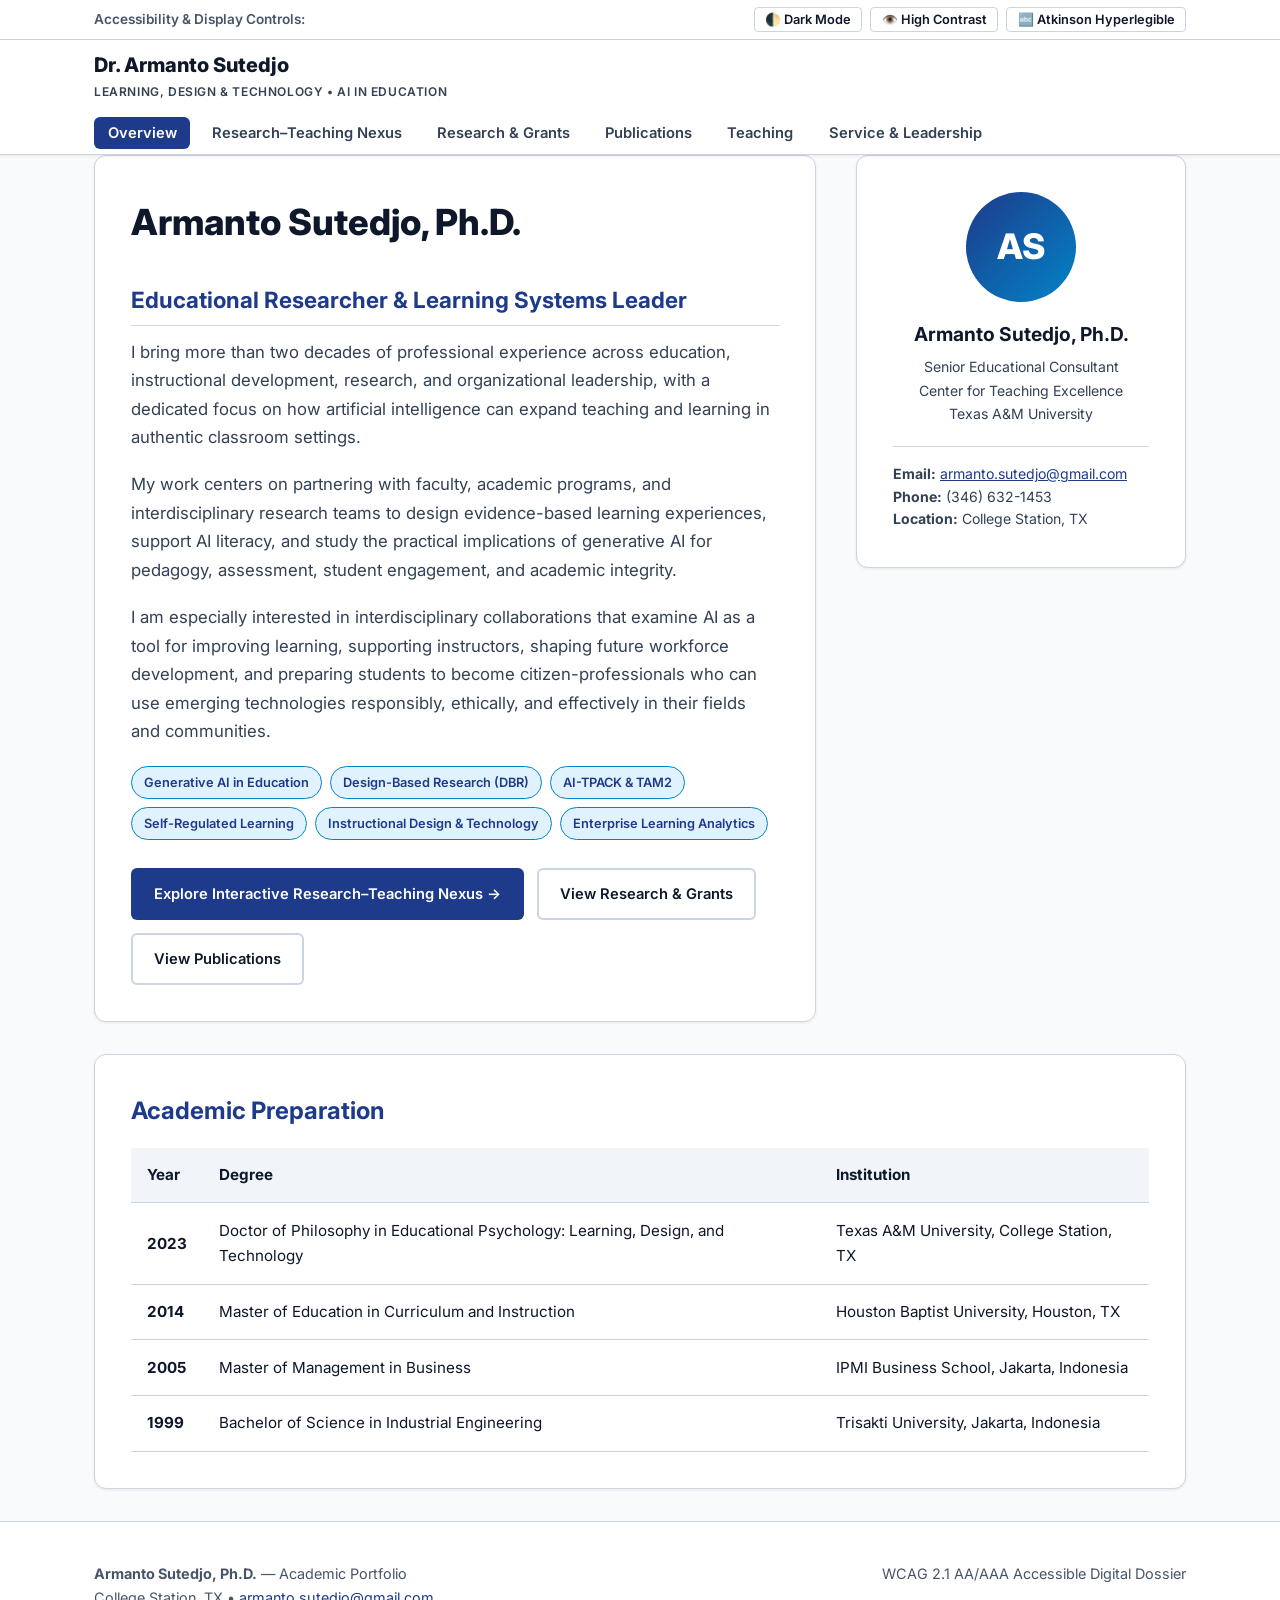
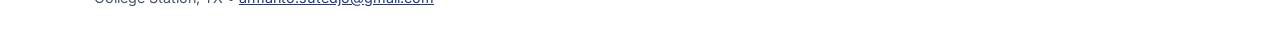
==== index.html @ 1a2ce04a "Add files via upload" ====
<!DOCTYPE html>
<html lang="en">
<head>
  <meta charset="UTF-8">
  <meta name="viewport" content="width=device-width, initial-scale=1.0">
  <meta name="description" content="Overview — Academic Portfolio of Dr. Armanto Sutedjo">
  <title>Overview | Dr. Armanto Sutedjo</title>
  <link rel="preconnect" href="https://fonts.googleapis.com">
  <link rel="preconnect" href="https://fonts.gstatic.com" crossorigin>
  <link href="https://fonts.googleapis.com/css2?family=Atkinson+Hyperlegible:ital,wght@0,400;0,700;1,400&family=Inter:wght@400;500;600;700;800&family=Fira+Code:wght@500&display=swap" rel="stylesheet">
  <link rel="stylesheet" href="css/styles.css">
</head>
<body>
  <a href="#main-content" class="skip-link">Skip to main content</a>
  <div id="sr-announcer" class="sr-only" aria-live="polite" aria-atomic="true"></div>

  <aside class="a11y-bar" aria-label="Accessibility preferences">
    <div class="container a11y-container">
      <span style="font-weight:600; color:var(--text-light);">Accessibility &amp; Display Controls:</span>
      <div class="a11y-controls">
        <button type="button" class="a11y-btn" id="toggle-theme" aria-pressed="false">🌓 Dark Mode</button>
        <button type="button" class="a11y-btn" id="toggle-contrast" aria-pressed="false">👁️ High Contrast</button>
        <button type="button" class="a11y-btn" id="toggle-font" aria-pressed="false">🔤 Atkinson Hyperlegible</button>
      </div>
    </div>
  </aside>

  <header class="site-header" role="banner">
    <div class="container nav-container">
      <a href="index.html" class="brand-link">
        <span class="brand-name">Dr. Armanto Sutedjo</span>
        <span class="brand-title">Learning, Design &amp; Technology • AI in Education</span>
      </a>
      <nav aria-label="Primary portfolio navigation">
        <ul>
          <li><a href="index.html" aria-current="page">Overview</a></li>
          <li><a href="nexus.html">Research–Teaching Nexus</a></li>
          <li><a href="research.html">Research & Grants</a></li>
          <li><a href="publications.html">Publications</a></li>
          <li><a href="teaching.html">Teaching</a></li>
          <li><a href="service.html">Service & Leadership</a></li>
        </ul>
      </nav>
    </div>
  </header>

  <main id="main-content" class="container" role="main">
    <div class="hero-grid">
      <div class="card">
        <div class="markdown-body" data-markdown-src="content/overview.md">
          <h1>Armanto Sutedjo, Ph.D.</h1>
          <h2>Educational Researcher &amp; Learning Systems Leader</h2>
          <p>I bring more than two decades of professional experience across education, instructional development, research, and organizational leadership, with a dedicated focus on how artificial intelligence can expand teaching and learning in authentic classroom settings.</p>
          <p>My work centers on partnering with faculty, academic programs, and interdisciplinary research teams to design evidence-based learning experiences, support AI literacy, and study the practical implications of generative AI for pedagogy, assessment, student engagement, and academic integrity.</p>
          <p>I am especially interested in interdisciplinary collaborations that examine AI as a tool for improving learning, supporting instructors, shaping future workforce development, and preparing students to become citizen-professionals who can use emerging technologies responsibly, ethically, and effectively in their fields and communities.</p>
        </div>

        <div class="badge-list" aria-label="Core research domains">
          <span class="badge">Generative AI in Education</span>
          <span class="badge">Design-Based Research (DBR)</span>
          <span class="badge">AI-TPACK &amp; TAM2</span>
          <span class="badge">Self-Regulated Learning</span>
          <span class="badge">Instructional Design &amp; Technology</span>
          <span class="badge">Enterprise Learning Analytics</span>
        </div>

        <div style="display:flex; gap:0.85rem; flex-wrap:wrap; margin-top:1.75rem;">
          <a href="nexus.html" class="btn btn-primary">Explore Interactive Research–Teaching Nexus →</a>
          <a href="research.html" class="btn btn-secondary">View Research &amp; Grants</a>
          <a href="publications.html" class="btn btn-secondary">View Publications</a>
        </div>
      </div>

      <aside class="card" aria-label="Candidate Quick Facts">
        <div style="width:110px; height:110px; border-radius:50%; background:linear-gradient(135deg, #1e3a8a, #0284c7); color:#fff; display:flex; align-items:center; justify-content:center; font-size:2.2rem; font-weight:800; margin:0 auto 1rem;">AS</div>
        <h2 style="font-size:1.2rem; text-align:center; margin-bottom:0.25rem;">Armanto Sutedjo, Ph.D.</h2>
        <p style="font-size:0.88rem; color:var(--text-muted); text-align:center; margin-bottom:1.25rem;">Senior Educational Consultant<br>Center for Teaching Excellence<br>Texas A&amp;M University</p>
        <hr style="border:none; border-top:1px solid var(--border-color); margin:1rem 0;">
        <div style="font-size:0.88rem; color:var(--text-muted); line-height:1.6;">
          <p><strong>Email:</strong> <a href="mailto:armanto.sutedjo@gmail.com" style="color:var(--primary);">armanto.sutedjo@gmail.com</a></p>
          <p><strong>Phone:</strong> (346) 632-1453</p>
          <p><strong>Location:</strong> College Station, TX</p>
        </div>
      </aside>
    </div>

    <section class="card" aria-labelledby="edu-heading">
      <h2 id="edu-heading" style="font-size:1.5rem; color:var(--primary); margin-bottom:1rem;">Academic Preparation</h2>
      <div class="table-responsive">
        <table class="data-table" aria-label="Academic Degrees">
          <thead>
            <tr>
              <th scope="col">Year</th>
              <th scope="col">Degree</th>
              <th scope="col">Institution</th>
            </tr>
          </thead>
          <tbody id="education-list">
            <tr>
              <td><strong>2023</strong></td>
              <td>Doctor of Philosophy in Educational Psychology: Learning, Design, and Technology</td>
              <td>Texas A&amp;M University, College Station, TX</td>
            </tr>
            <tr>
              <td><strong>2014</strong></td>
              <td>Master of Education in Curriculum and Instruction</td>
              <td>Houston Baptist University, Houston, TX</td>
            </tr>
            <tr>
              <td><strong>2005</strong></td>
              <td>Master of Management in Business</td>
              <td>IPMI Business School, Jakarta, Indonesia</td>
            </tr>
            <tr>
              <td><strong>1999</strong></td>
              <td>Bachelor of Science in Industrial Engineering</td>
              <td>Trisakti University, Jakarta, Indonesia</td>
            </tr>
          </tbody>
        </table>
      </div>
    </section>
  </main>

  <footer role="contentinfo">
    <div class="container" style="display:flex; justify-content:space-between; flex-wrap:wrap; gap:1rem;">
      <div>
        <strong>Armanto Sutedjo, Ph.D.</strong> — Academic Portfolio<br>
        <span>College Station, TX • <a href="mailto:armanto.sutedjo@gmail.com" style="color:var(--primary);">armanto.sutedjo@gmail.com</a></span>
      </div>
      <div>
        <span>WCAG 2.1 AA/AAA Accessible Digital Dossier</span>
      </div>
    </div>
  </footer>

  <script src="js/app.js"></script>
</body>
</html>
---- css/styles.css ----
/* ==========================================================================
   WCAG 2.1 AA/AAA Academic Portfolio Stylesheet
   Dr. Armanto Sutedjo — GitHub Pages Multi-Page Architecture
   ========================================================================== */
:root {
  --font-sans: 'Inter', -apple-system, BlinkMacSystemFont, "Segoe UI", Roboto, sans-serif;
  --font-mono: 'Fira Code', monospace;
  --bg-canvas: #f8fafc;
  --bg-card: #ffffff;
  --bg-card-subtle: #f1f5f9;
  --text-main: #0f172a;
  --text-muted: #334155;
  --text-light: #475569;
  --primary: #1e3a8a;
  --primary-hover: #172554;
  --accent: #0284c7;
  --accent-bg: #e0f2fe;
  --border-color: #cbd5e1;
  --focus-ring: #0284c7;
  --shadow-sm: 0 1px 3px rgba(0,0,0,0.08);
  --shadow-md: 0 4px 6px -1px rgba(0,0,0,0.08), 0 2px 4px -2px rgba(0,0,0,0.04);
}

[data-theme="dark"] {
  --bg-canvas: #090d16;
  --bg-card: #131b2e;
  --bg-card-subtle: #1c2640;
  --text-main: #f8fafc;
  --text-muted: #cbd5e1;
  --text-light: #94a3b8;
  --primary: #60a5fa;
  --primary-hover: #93c5fd;
  --accent: #38bdf8;
  --accent-bg: #0c4a6e;
  --border-color: #334155;
  --focus-ring: #38bdf8;
}

[data-font="hyperlegible"] {
  --font-sans: 'Atkinson Hyperlegible', sans-serif !important;
  letter-spacing: 0.03em;
  word-spacing: 0.05em;
  line-height: 1.8 !important;
}

[data-contrast="high"] {
  --bg-canvas: #ffffff !important;
  --bg-card: #ffffff !important;
  --text-main: #000000 !important;
  --text-muted: #111111 !important;
  --border-color: #000000 !important;
  --primary: #0000ee !important;
  --focus-ring: #d9381e !important;
}

[data-theme="dark"][data-contrast="high"] {
  --bg-canvas: #000000 !important;
  --bg-card: #000000 !important;
  --text-main: #ffffff !important;
  --text-muted: #eeeeee !important;
  --border-color: #ffffff !important;
  --primary: #66b3ff !important;
  --focus-ring: #ffea00 !important;
}

*, *::before, *::after {
  box-sizing: border-box;
  margin: 0;
  padding: 0;
}

body {
  font-family: var(--font-sans);
  background-color: var(--bg-canvas);
  color: var(--text-main);
  line-height: 1.7;
  transition: background-color 0.2s ease, color 0.2s ease;
}

.skip-link {
  position: absolute;
  top: -60px;
  left: 1rem;
  background: var(--primary);
  color: #ffffff;
  padding: 0.75rem 1.25rem;
  font-weight: 700;
  z-index: 10000;
  border-radius: 0 0 6px 6px;
  text-decoration: none;
}
.skip-link:focus {
  top: 0;
  outline: 3px solid var(--accent);
}

.sr-only {
  position: absolute;
  width: 1px;
  height: 1px;
  padding: 0;
  margin: -1px;
  overflow: hidden;
  clip: rect(0, 0, 0, 0);
  white-space: nowrap;
  border: 0;
}

a:focus-visible, button:focus-visible, [tabindex="0"]:focus-visible {
  outline: 3px solid var(--focus-ring);
  outline-offset: 3px;
}

.container {
  max-width: 1140px;
  margin: 0 auto;
  padding: 0 1.5rem;
}

/* Accessibility Bar */
.a11y-bar {
  background-color: var(--bg-card);
  border-bottom: 1px solid var(--border-color);
  padding: 0.45rem 0;
  font-size: 0.85rem;
}
.a11y-container {
  display: flex;
  justify-content: space-between;
  align-items: center;
  flex-wrap: wrap;
  gap: 0.75rem;
}
.a11y-controls {
  display: flex;
  gap: 0.5rem;
  flex-wrap: wrap;
}
.a11y-btn {
  background: transparent;
  border: 1px solid var(--border-color);
  color: var(--text-main);
  padding: 0.25rem 0.65rem;
  border-radius: 4px;
  cursor: pointer;
  font-size: 0.8rem;
  font-family: inherit;
  font-weight: 600;
}
.a11y-btn[aria-pressed="true"] {
  background-color: var(--primary);
  color: #ffffff;
  border-color: var(--primary);
}

/* Site Header & Multi-Page Navigation */
header.site-header {
  position: sticky;
  top: 0;
  background: var(--bg-card);
  border-bottom: 1px solid var(--border-color);
  z-index: 1000;
  box-shadow: var(--shadow-sm);
}
.nav-container {
  display: flex;
  justify-content: space-between;
  align-items: center;
  min-height: 72px;
  flex-wrap: wrap;
  gap: 1rem;
  padding-top: 0.5rem;
  padding-bottom: 0.5rem;
}
.brand-link {
  text-decoration: none;
  color: var(--text-main);
  display: flex;
  flex-direction: column;
}
.brand-name {
  font-size: 1.25rem;
  font-weight: 800;
}
.brand-title {
  font-size: 0.75rem;
  color: var(--text-muted);
  font-weight: 600;
  text-transform: uppercase;
  letter-spacing: 0.05em;
}
nav ul {
  display: flex;
  list-style: none;
  gap: 0.5rem;
  flex-wrap: wrap;
}
nav a {
  text-decoration: none;
  color: var(--text-muted);
  font-weight: 600;
  font-size: 0.92rem;
  padding: 0.45rem 0.85rem;
  border-radius: 6px;
  transition: all 0.2s;
}
nav a:hover {
  background: var(--bg-card-subtle);
  color: var(--primary);
}
nav a[aria-current="page"] {
  background: var(--primary);
  color: #ffffff;
}

/* Content Cards & Markdown Rendered Text */
main {
  padding: 3rem 0 4.5rem;
  min-height: 72vh;
}
.card {
  background: var(--bg-card);
  border: 1px solid var(--border-color);
  border-radius: 12px;
  padding: 2.25rem;
  box-shadow: var(--shadow-sm);
  margin-bottom: 2rem;
}
.markdown-body h1 {
  font-size: 2.25rem;
  font-weight: 800;
  margin-bottom: 0.5rem;
  color: var(--text-main);
}
.markdown-body h2 {
  font-size: 1.4rem;
  font-weight: 700;
  color: var(--primary);
  margin-top: 1.75rem;
  margin-bottom: 0.75rem;
  padding-bottom: 0.35rem;
  border-bottom: 1px solid var(--border-color);
}
.markdown-body p {
  margin-bottom: 1.15rem;
  color: var(--text-muted);
  font-size: 1.05rem;
}
.markdown-body ul {
  margin: 0.75rem 0 1.25rem 1.5rem;
  color: var(--text-muted);
}
.markdown-body li {
  margin-bottom: 0.5rem;
}

/* Grid Layouts */
.hero-grid {
  display: grid;
  grid-template-columns: 1fr 330px;
  gap: 2.5rem;
  align-items: start;
}
.badge-list {
  display: flex;
  flex-wrap: wrap;
  gap: 0.5rem;
  margin: 1.25rem 0;
}
.badge {
  background: var(--accent-bg);
  color: var(--primary);
  border: 1px solid var(--accent);
  padding: 0.3rem 0.75rem;
  border-radius: 999px;
  font-size: 0.8rem;
  font-weight: 600;
}
.btn {
  display: inline-flex;
  align-items: center;
  gap: 0.5rem;
  padding: 0.7rem 1.3rem;
  border-radius: 6px;
  font-weight: 600;
  font-size: 0.92rem;
  text-decoration: none;
  cursor: pointer;
  border: 2px solid transparent;
}
.btn-primary {
  background: var(--primary);
  color: #ffffff;
}
.btn-secondary {
  background: transparent;
  color: var(--text-main);
  border-color: var(--border-color);
}

/* Tables */
.table-responsive {
  overflow-x: auto;
}
table.data-table {
  width: 100%;
  border-collapse: collapse;
  font-size: 0.95rem;
}
table.data-table th, table.data-table td {
  padding: 0.9rem 1rem;
  border-bottom: 1px solid var(--border-color);
  text-align: left;
}
table.data-table th {
  background: var(--bg-card-subtle);
  font-weight: 700;
}

/* Interactive Nexus Diagram */
.diagram-grid {
  display: grid;
  grid-template-columns: 1fr 130px 1fr;
  gap: 1.25rem;
  align-items: center;
  margin: 1.5rem 0;
}
.diagram-col {
  display: flex;
  flex-direction: column;
  gap: 1rem;
}
.diagram-node {
  background: var(--bg-canvas);
  border: 2px solid var(--border-color);
  border-radius: 8px;
  padding: 1.15rem;
  text-align: left;
  cursor: pointer;
  font-family: inherit;
  transition: all 0.2s;
}
.diagram-node[aria-selected="true"] {
  border-color: var(--primary);
  background: var(--accent-bg);
}
.diagram-node h3 {
  font-size: 1rem;
  color: var(--text-main);
  margin: 0.2rem 0;
}
.diagram-node p {
  font-size: 0.85rem;
  color: var(--text-muted);
}
.center-hub {
  background: var(--primary);
  color: #fff;
  width: 110px;
  height: 110px;
  border-radius: 50%;
  display: flex;
  flex-direction: column;
  align-items: center;
  justify-content: center;
  text-align: center;
  font-weight: 700;
  font-size: 0.78rem;
  margin: 0 auto;
  padding: 0.5rem;
}
.nexus-inspector {
  background: var(--bg-card-subtle);
  border-left: 4px solid var(--primary);
  padding: 1.5rem;
  border-radius: 0 8px 8px 0;
  margin-top: 1.5rem;
}
.evidence-grid {
  display: grid;
  grid-template-columns: repeat(auto-fit, minmax(240px, 1fr));
  gap: 1.25rem;
  margin-top: 1rem;
}

/* Publications & Filter */
.filter-bar {
  display: flex;
  gap: 0.5rem;
  flex-wrap: wrap;
  margin-bottom: 1.5rem;
}
.filter-btn {
  background: var(--bg-card-subtle);
  border: 1px solid var(--border-color);
  padding: 0.4rem 0.9rem;
  border-radius: 6px;
  font-weight: 600;
  cursor: pointer;
  color: var(--text-main);
}
.filter-btn.active {
  background: var(--primary);
  color: #ffffff;
  border-color: var(--primary);
}
.pub-item {
  border: 1px solid var(--border-color);
  border-radius: 8px;
  padding: 1.25rem;
  margin-bottom: 1rem;
  background: var(--bg-canvas);
}

/* Accessible Multi-Tab System */
.tabs-header-bar {
  display: flex;
  justify-content: space-between;
  align-items: center;
  flex-wrap: wrap;
  gap: 1rem;
  margin-bottom: 1.25rem;
}
.tablist-nav {
  display: flex;
  flex-wrap: wrap;
  gap: 0.45rem;
  border-bottom: 2px solid var(--border-color);
  padding-bottom: 0.75rem;
  margin-bottom: 1.75rem;
}
.tab-btn {
  background: var(--bg-canvas);
  border: 1px solid var(--border-color);
  color: var(--text-muted);
  padding: 0.65rem 1.05rem;
  border-radius: 8px;
  font-family: inherit;
  font-size: 0.9rem;
  font-weight: 600;
  cursor: pointer;
  transition: all 0.2s ease;
  text-align: left;
  display: inline-flex;
  align-items: center;
  gap: 0.45rem;
}
.tab-btn:hover {
  background: var(--bg-card-subtle);
  color: var(--primary);
  border-color: var(--accent);
}
.tab-btn[aria-selected="true"] {
  background: var(--primary);
  color: #ffffff;
  border-color: var(--primary);
  box-shadow: var(--shadow-sm);
}
.tab-panel {
  display: none;
  animation: fadeInTab 0.2s ease-in-out;
}
.tab-panel.active {
  display: block;
}
@keyframes fadeInTab {
  from { opacity: 0; transform: translateY(3px); }
  to { opacity: 1; transform: translateY(0); }
}
.tab-footer-nav {
  display: flex;
  justify-content: space-between;
  align-items: center;
  margin-top: 2.25rem;
  padding-top: 1.25rem;
  border-top: 1px solid var(--border-color);
  flex-wrap: wrap;
  gap: 1rem;
}
.course-grid {
  display: grid;
  grid-template-columns: repeat(auto-fit, minmax(320px, 1fr));
  gap: 1.25rem;
  margin-top: 1rem;
}
.course-card {
  background: var(--bg-canvas);
  border: 1px solid var(--border-color);
  border-left: 4px solid var(--primary);
  border-radius: 8px;
  padding: 1.5rem;
}
.course-meta-row {
  display: flex;
  justify-content: space-between;
  align-items: center;
  flex-wrap: wrap;
  gap: 0.5rem;
  margin-bottom: 0.5rem;
}

footer {
  background: var(--bg-card);
  border-top: 1px solid var(--border-color);
  padding: 2.5rem 0;
  font-size: 0.9rem;
  color: var(--text-light);
}

@media (max-width: 860px) {
  .hero-grid, .diagram-grid {
    grid-template-columns: 1fr;
  }
}
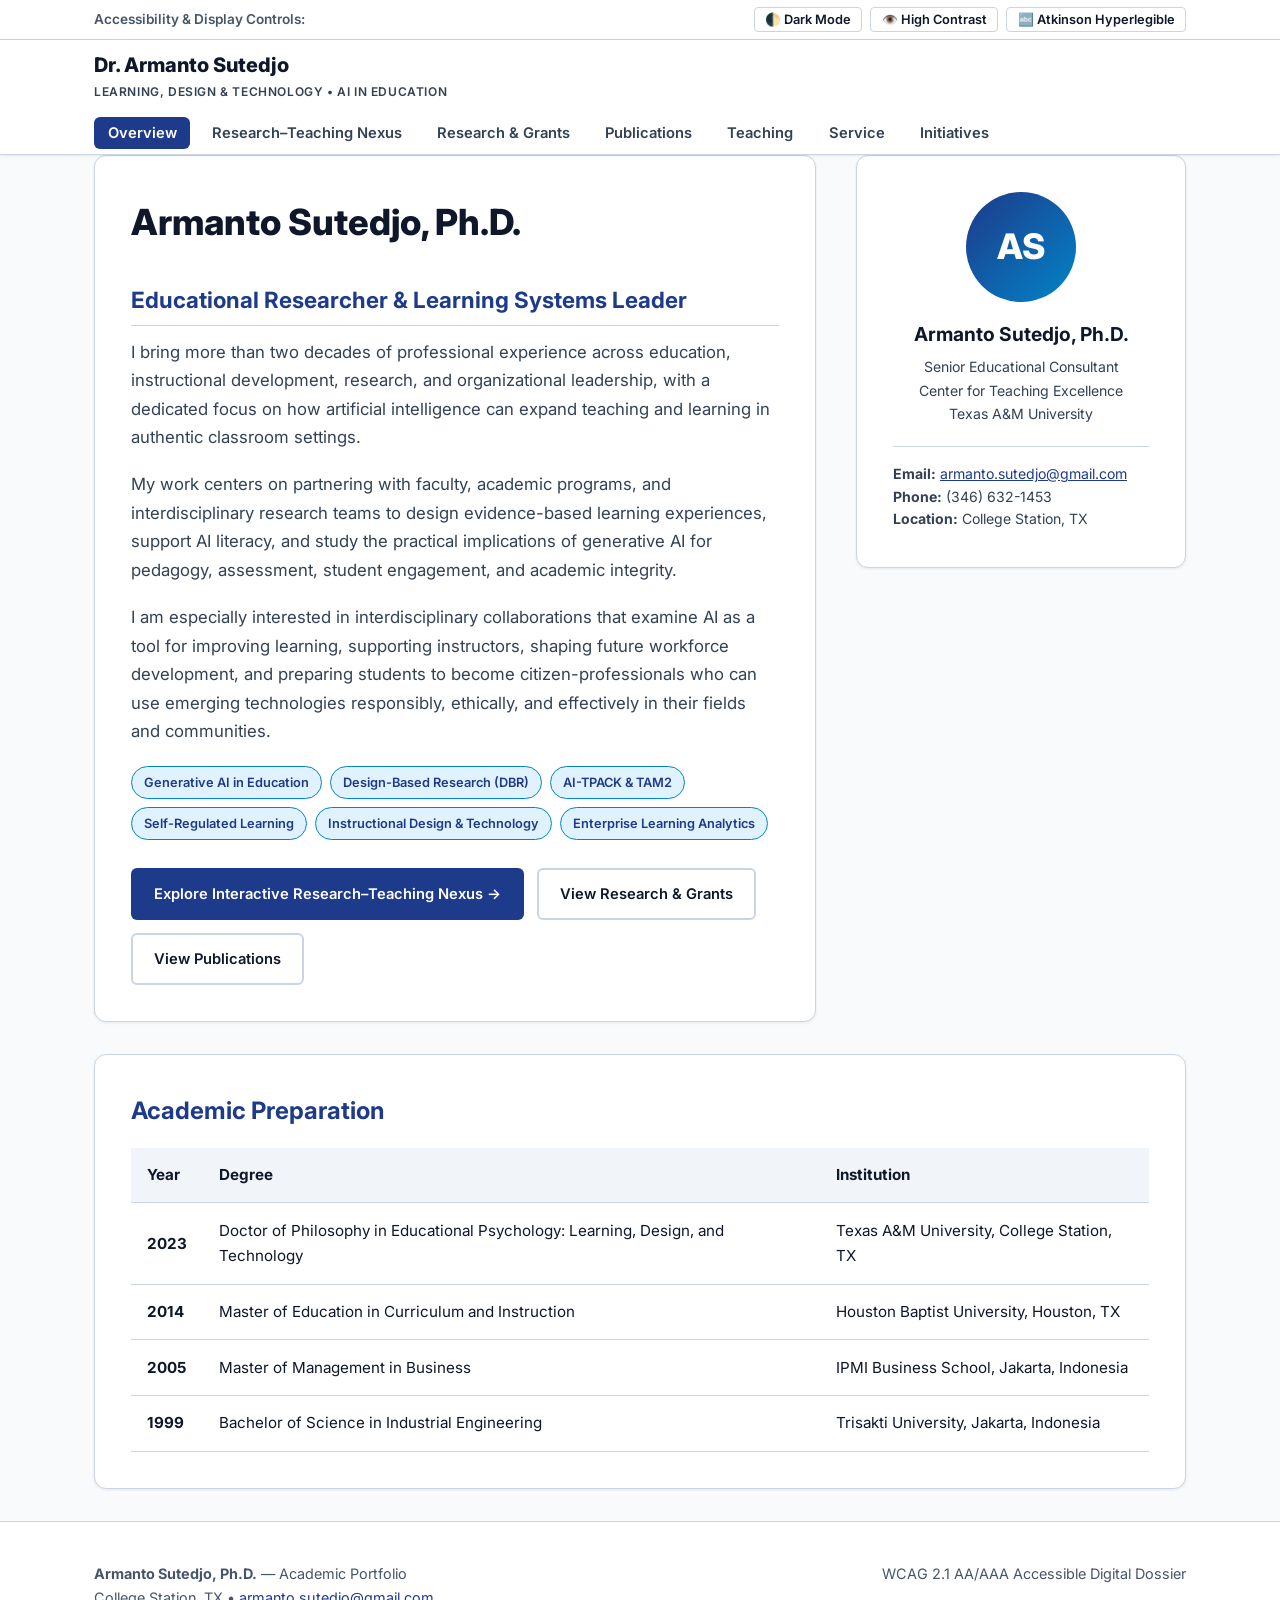
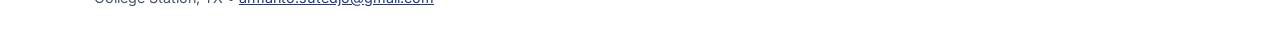
==== commit 825a6c4b: "Add files via upload" ====
--- a/index.html
+++ b/index.html
@@ -38,7 +38,8 @@
           <li><a href="research.html">Research & Grants</a></li>
           <li><a href="publications.html">Publications</a></li>
           <li><a href="teaching.html">Teaching</a></li>
-          <li><a href="service.html">Service & Leadership</a></li>
+          <li><a href="service.html">Service</a></li>
+          <li><a href="initiatives.html">Initiatives</a></li>
         </ul>
       </nav>
     </div>
--- a/css/styles.css
+++ b/css/styles.css
@@ -421,48 +421,66 @@
   gap: 1rem;
   margin-bottom: 1.25rem;
 }
+/* ==========================================================================
+   ACCESSIBLE MULTI-TAB SYSTEM (WCAG 2.1 AA/AAA ARIA Tablist - Strict Width Fit)
+   ========================================================================== */
+.tabs-header-bar {
+  display: flex;
+  justify-content: space-between;
+  align-items: center;
+  flex-wrap: wrap;
+  gap: 1rem;
+  margin-bottom: 1.25rem;
+}
 .tablist-nav {
-  display: flex;
-  flex-wrap: wrap;
-  gap: 0.45rem;
+  display: grid;
+  grid-template-columns: repeat(6, minmax(0, 1fr));
+  gap: 0.35rem;
+  width: 100%;
+  max-width: 100%;
   border-bottom: 2px solid var(--border-color);
   padding-bottom: 0.75rem;
   margin-bottom: 1.75rem;
+  box-sizing: border-box;
 }
 .tab-btn {
   background: var(--bg-canvas);
   border: 1px solid var(--border-color);
   color: var(--text-muted);
-  padding: 0.65rem 1.05rem;
-  border-radius: 8px;
+  padding: 0.55rem 0.25rem;
+  border-radius: 6px;
   font-family: inherit;
-  font-size: 0.9rem;
+  font-size: 0.78rem;
+  line-height: 1.2;
   font-weight: 600;
   cursor: pointer;
   transition: all 0.2s ease;
-  text-align: left;
-  display: inline-flex;
-  align-items: center;
-  gap: 0.45rem;
-}
-.tab-btn:hover {
-  background: var(--bg-card-subtle);
-  color: var(--primary);
-  border-color: var(--accent);
-}
-.tab-btn[aria-selected="true"] {
-  background: var(--primary);
-  color: #ffffff;
-  border-color: var(--primary);
-  box-shadow: var(--shadow-sm);
-}
-.tab-panel {
-  display: none;
-  animation: fadeInTab 0.2s ease-in-out;
-}
-.tab-panel.active {
-  display: block;
-}
+  text-align: center;
+  display: flex;
+  align-items: center;
+  justify-content: center;
+  width: 100%;
+  min-width: 0;
+  box-sizing: border-box;
+  overflow: hidden;
+  text-overflow: ellipsis;
+  white-space: nowrap;
+}
+@media (max-width: 1024px) {
+  .tablist-nav {
+    grid-template-columns: repeat(3, minmax(0, 1fr));
+  }
+}
+@media (max-width: 580px) {
+  .tablist-nav {
+    grid-template-columns: repeat(2, minmax(0, 1fr));
+  }
+  .tab-btn {
+    font-size: 0.75rem;
+    white-space: normal;
+  }
+}
+
 @keyframes fadeInTab {
   from { opacity: 0; transform: translateY(3px); }
   to { opacity: 1; transform: translateY(0); }
@@ -512,3 +530,40 @@
     grid-template-columns: 1fr;
   }
 }
+
+
+/* Publications 4-Column Tablist Grid */
+#pubs-tablist {
+  grid-template-columns: repeat(4, minmax(0, 1fr)) !important;
+}
+@media (max-width: 900px) {
+  #pubs-tablist {
+    grid-template-columns: repeat(2, minmax(0, 1fr)) !important;
+  }
+}
+@media (max-width: 500px) {
+  #pubs-tablist {
+    grid-template-columns: 1fr !important;
+  }
+}
+
+
+/* Workshops 5-Column Tablist Grid */
+#workshop-tablist {
+  grid-template-columns: repeat(5, minmax(0, 1fr)) !important;
+}
+@media (max-width: 1024px) {
+  #workshop-tablist {
+    grid-template-columns: repeat(3, minmax(0, 1fr)) !important;
+  }
+}
+@media (max-width: 600px) {
+  #workshop-tablist {
+    grid-template-columns: repeat(2, minmax(0, 1fr)) !important;
+  }
+}
+@media (max-width: 400px) {
+  #workshop-tablist {
+    grid-template-columns: 1fr !important;
+  }
+}
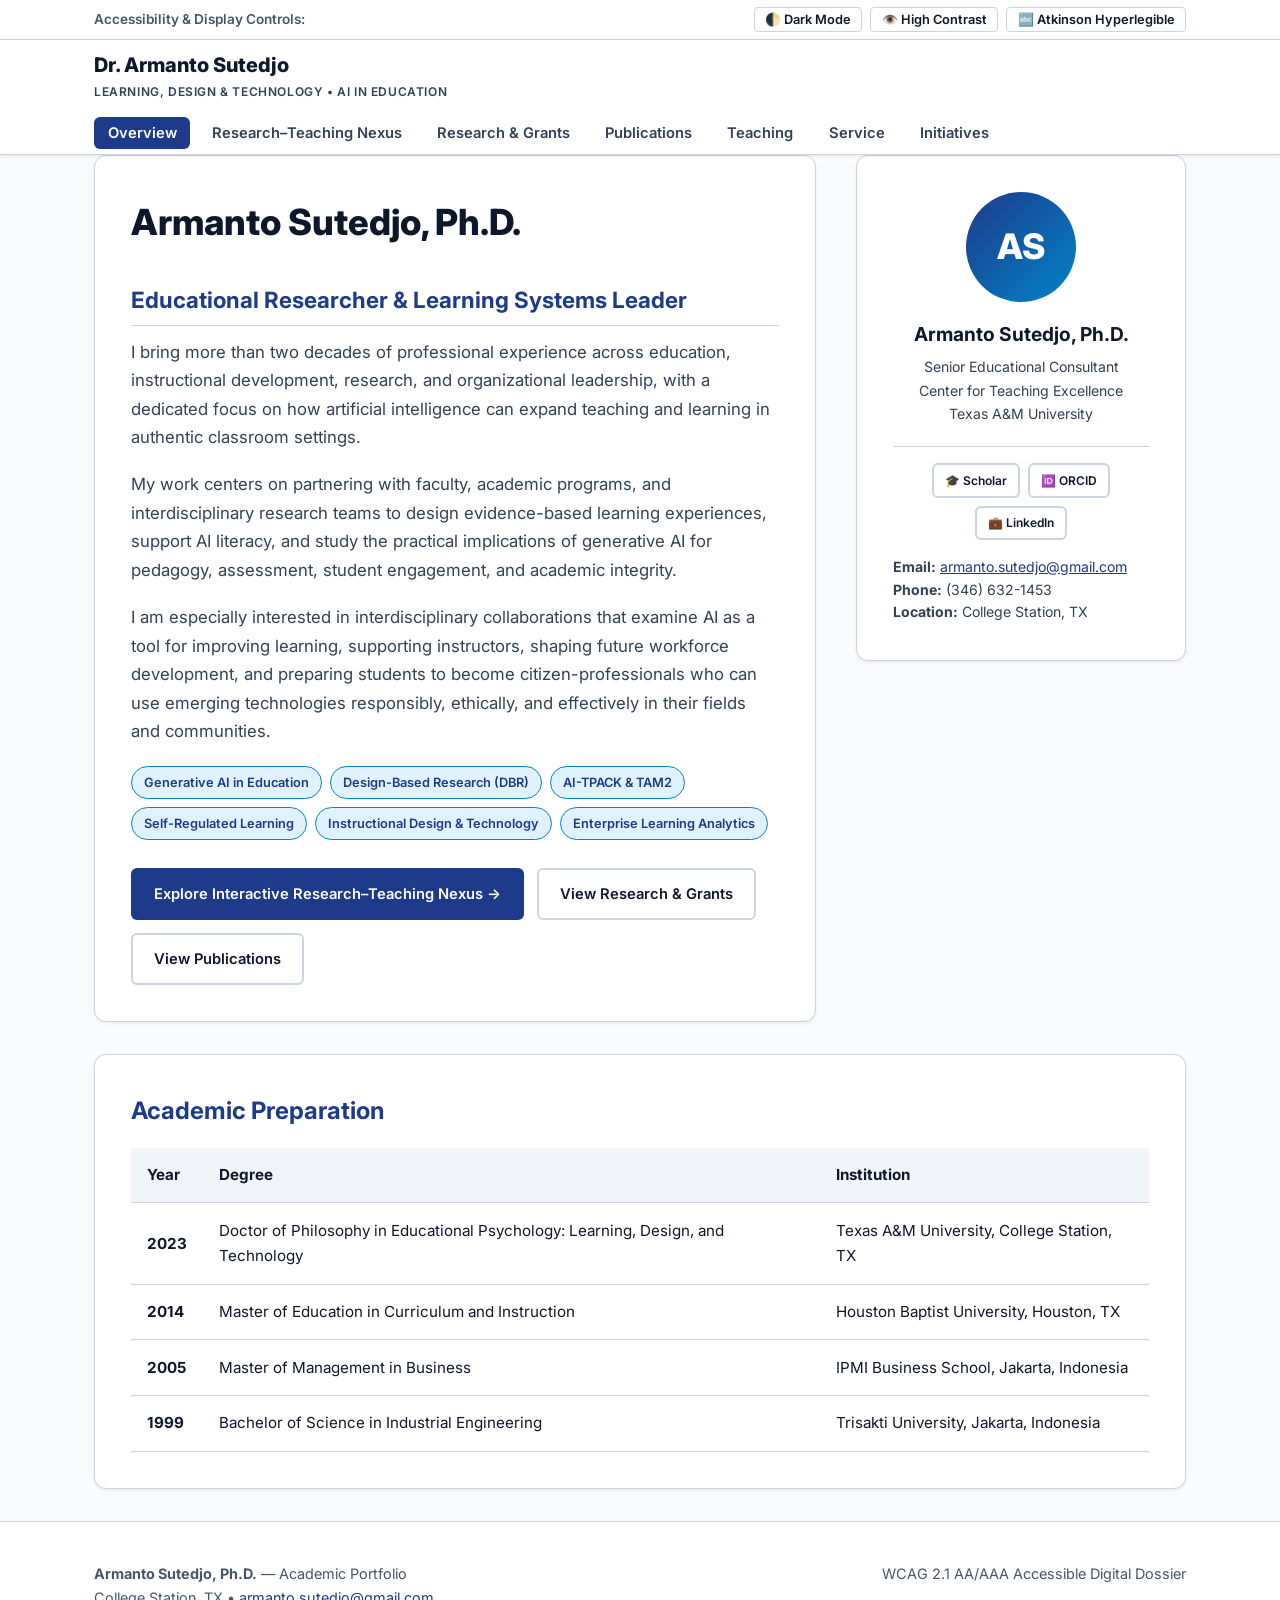
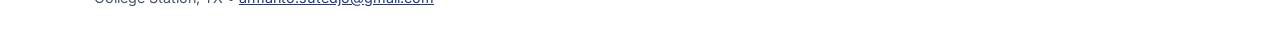
==== commit 3079f33b: "Add files via upload" ====
--- a/index.html
+++ b/index.html
@@ -78,6 +78,11 @@
         <p style="font-size:0.88rem; color:var(--text-muted); text-align:center; margin-bottom:1.25rem;">Senior Educational Consultant<br>Center for Teaching Excellence<br>Texas A&amp;M University</p>
         <hr style="border:none; border-top:1px solid var(--border-color); margin:1rem 0;">
         <div style="font-size:0.88rem; color:var(--text-muted); line-height:1.6;">
+          <div style="display:flex; justify-content:center; gap:0.5rem; flex-wrap:wrap; margin-bottom:1rem;">
+            <a href="https://scholar.google.com/citations?hl=en&user=MFg1secAAAAJ" target="_blank" rel="noopener noreferrer" class="btn btn-secondary" style="padding:0.35rem 0.7rem; font-size:0.75rem;">🎓 Scholar</a>
+            <a href="https://orcid.org/0000-0001-8737-5769" target="_blank" rel="noopener noreferrer" class="btn btn-secondary" style="padding:0.35rem 0.7rem; font-size:0.75rem;">🆔 ORCID</a>
+            <a href="https://www.linkedin.com/in/armantos/" target="_blank" rel="noopener noreferrer" class="btn btn-secondary" style="padding:0.35rem 0.7rem; font-size:0.75rem;">💼 LinkedIn</a>
+          </div>
           <p><strong>Email:</strong> <a href="mailto:armanto.sutedjo@gmail.com" style="color:var(--primary);">armanto.sutedjo@gmail.com</a></p>
           <p><strong>Phone:</strong> (346) 632-1453</p>
           <p><strong>Location:</strong> College Station, TX</p>
--- a/css/styles.css
+++ b/css/styles.css
@@ -567,3 +567,14 @@
     grid-template-columns: 1fr !important;
   }
 }
+
+
+/* Service 3-Column Tablist Grid */
+#service-tablist {
+  grid-template-columns: repeat(3, minmax(0, 1fr)) !important;
+}
+@media (max-width: 768px) {
+  #service-tablist {
+    grid-template-columns: 1fr !important;
+  }
+}
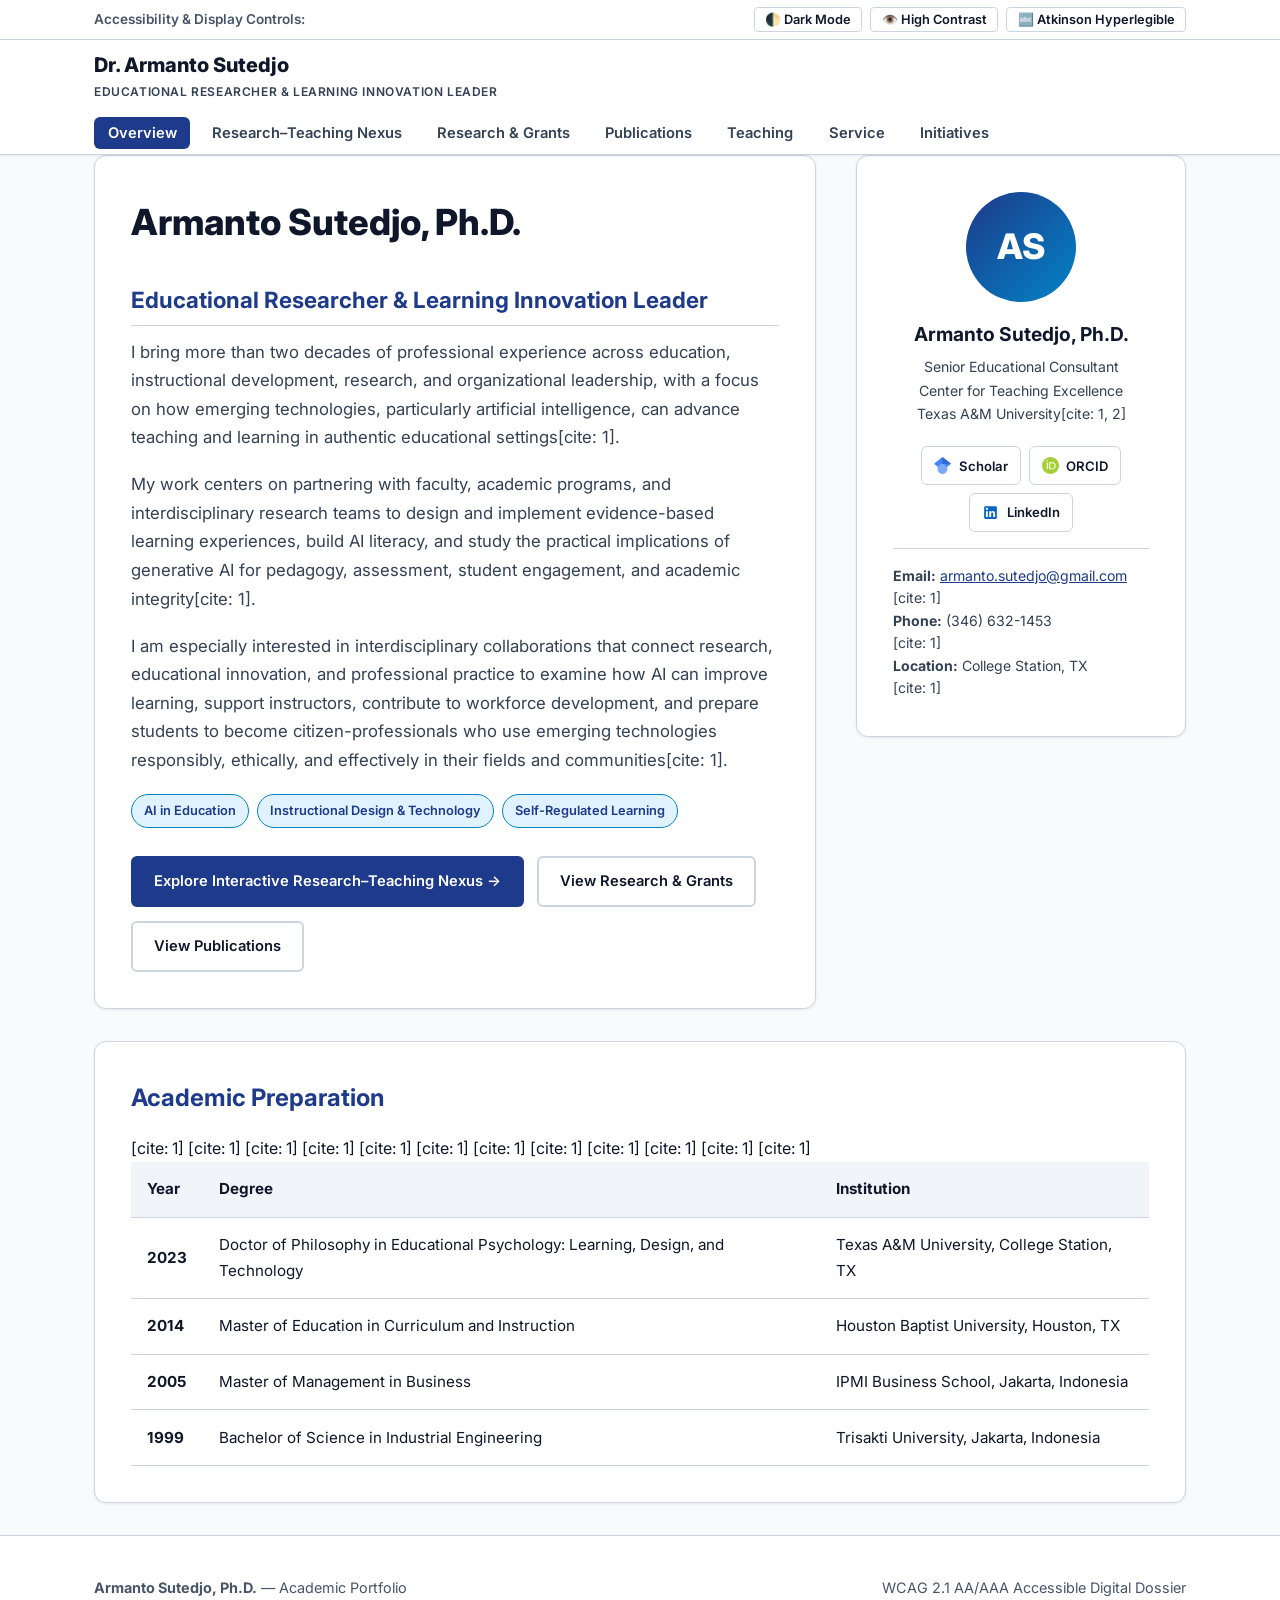
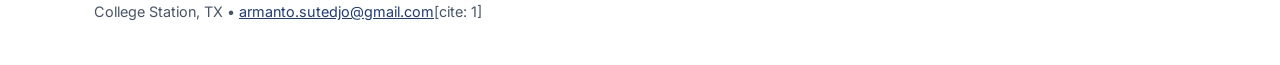
==== commit e9b12acd: "Enhance profile section and update styles Added styling for profile icon link buttons and updated co" ====
--- a/index.html
+++ b/index.html
@@ -9,6 +9,40 @@
   <link rel="preconnect" href="https://fonts.gstatic.com" crossorigin>
   <link href="https://fonts.googleapis.com/css2?family=Atkinson+Hyperlegible:ital,wght@0,400;0,700;1,400&family=Inter:wght@400;500;600;700;800&family=Fira+Code:wght@500&display=swap" rel="stylesheet">
   <link rel="stylesheet" href="css/styles.css">
+  <style>
+    /* Styling for profile icon link buttons */
+    .profile-social-links {
+      display: flex;
+      justify-content: center;
+      gap: 0.5rem;
+      flex-wrap: wrap;
+      margin: 1.25rem 0 1rem;
+    }
+    .profile-social-btn {
+      display: inline-flex;
+      align-items: center;
+      gap: 0.45rem;
+      padding: 0.45rem 0.75rem;
+      border-radius: 6px;
+      border: 1px solid var(--border-color);
+      background-color: var(--bg-card);
+      color: var(--text-main);
+      text-decoration: none;
+      font-size: 0.82rem;
+      font-weight: 600;
+      transition: all 0.2s ease;
+    }
+    .profile-social-btn:hover {
+      background-color: var(--bg-card-subtle);
+      border-color: var(--accent);
+      color: var(--primary);
+    }
+    .profile-social-btn svg {
+      width: 17px;
+      height: 17px;
+      flex-shrink: 0;
+    }
+  </style>
 </head>
 <body>
   <a href="#main-content" class="skip-link">Skip to main content</a>
@@ -29,13 +63,13 @@
     <div class="container nav-container">
       <a href="index.html" class="brand-link">
         <span class="brand-name">Dr. Armanto Sutedjo</span>
-        <span class="brand-title">Learning, Design &amp; Technology • AI in Education</span>
+        <span class="brand-title">Educational Researcher &amp; Learning Innovation Leader</span>
       </a>
       <nav aria-label="Primary portfolio navigation">
         <ul>
           <li><a href="index.html" aria-current="page">Overview</a></li>
           <li><a href="nexus.html">Research–Teaching Nexus</a></li>
-          <li><a href="research.html">Research & Grants</a></li>
+          <li><a href="research.html">Research &amp; Grants</a></li>
           <li><a href="publications.html">Publications</a></li>
           <li><a href="teaching.html">Teaching</a></li>
           <li><a href="service.html">Service</a></li>
@@ -48,21 +82,22 @@
   <main id="main-content" class="container" role="main">
     <div class="hero-grid">
       <div class="card">
-        <div class="markdown-body" data-markdown-src="content/overview.md">
+        <div class="markdown-body">
           <h1>Armanto Sutedjo, Ph.D.</h1>
-          <h2>Educational Researcher &amp; Learning Systems Leader</h2>
-          <p>I bring more than two decades of professional experience across education, instructional development, research, and organizational leadership, with a dedicated focus on how artificial intelligence can expand teaching and learning in authentic classroom settings.</p>
-          <p>My work centers on partnering with faculty, academic programs, and interdisciplinary research teams to design evidence-based learning experiences, support AI literacy, and study the practical implications of generative AI for pedagogy, assessment, student engagement, and academic integrity.</p>
-          <p>I am especially interested in interdisciplinary collaborations that examine AI as a tool for improving learning, supporting instructors, shaping future workforce development, and preparing students to become citizen-professionals who can use emerging technologies responsibly, ethically, and effectively in their fields and communities.</p>
-        </div>
-
-        <div class="badge-list" aria-label="Core research domains">
-          <span class="badge">Generative AI in Education</span>
-          <span class="badge">Design-Based Research (DBR)</span>
-          <span class="badge">AI-TPACK &amp; TAM2</span>
+          <h2>Educational Researcher &amp; Learning Innovation Leader</h2>
+          
+          <p>I bring more than two decades of professional experience across education, instructional development, research, and organizational leadership, with a focus on how emerging technologies, particularly artificial intelligence, can advance teaching and learning in authentic educational settings[cite: 1].</p>
+          
+          <p>My work centers on partnering with faculty, academic programs, and interdisciplinary research teams to design and implement evidence-based learning experiences, build AI literacy, and study the practical implications of generative AI for pedagogy, assessment, student engagement, and academic integrity[cite: 1].</p>
+          
+          <p>I am especially interested in interdisciplinary collaborations that connect research, educational innovation, and professional practice to examine how AI can improve learning, support instructors, contribute to workforce development, and prepare students to become citizen-professionals who use emerging technologies responsibly, ethically, and effectively in their fields and communities[cite: 1].</p>
+        </div>
+
+        <!-- Revised 3 Personal Branding Tags -->
+        <div class="badge-list" aria-label="Core areas of expertise">
+          <span class="badge">AI in Education</span>
+          <span class="badge">Instructional Design &amp; Technology</span>
           <span class="badge">Self-Regulated Learning</span>
-          <span class="badge">Instructional Design &amp; Technology</span>
-          <span class="badge">Enterprise Learning Analytics</span>
         </div>
 
         <div style="display:flex; gap:0.85rem; flex-wrap:wrap; margin-top:1.75rem;">
@@ -75,21 +110,53 @@
       <aside class="card" aria-label="Candidate Quick Facts">
         <div style="width:110px; height:110px; border-radius:50%; background:linear-gradient(135deg, #1e3a8a, #0284c7); color:#fff; display:flex; align-items:center; justify-content:center; font-size:2.2rem; font-weight:800; margin:0 auto 1rem;">AS</div>
         <h2 style="font-size:1.2rem; text-align:center; margin-bottom:0.25rem;">Armanto Sutedjo, Ph.D.</h2>
-        <p style="font-size:0.88rem; color:var(--text-muted); text-align:center; margin-bottom:1.25rem;">Senior Educational Consultant<br>Center for Teaching Excellence<br>Texas A&amp;M University</p>
+        <p style="font-size:0.88rem; color:var(--text-muted); text-align:center; margin-bottom:0.5rem;">
+          Senior Educational Consultant<br>
+          Center for Teaching Excellence<br>
+          Texas A&amp;M University[cite: 1, 2]
+        </p>
+
+        <!-- Social & Academic Profiles with Exact Logos -->
+        <div class="profile-social-links" aria-label="Scholarly and professional profiles">
+          <!-- Google Scholar Logo -->
+          <a href="https://scholar.google.com/citations?hl=en&user=MFg1secAAAAJ" target="_blank" rel="noopener noreferrer" class="profile-social-btn" title="Google Scholar Profile">
+            <svg viewBox="0 0 512 512" aria-hidden="true">
+              <path d="M256 411.12L0 202.48l256-202.48 256 202.48z" fill="#4285F4"/>
+              <path d="M256 411.12l256-202.48V496H0V202.48z" fill="#A4C639" opacity="0"/>
+              <path d="M256 214.24c-82.68 0-149.76 67.08-149.76 149.76 0 82.69 67.08 149.76 149.76 149.76s149.76-67.07 149.76-149.76c0-82.68-67.08-149.76-149.76-149.76z" fill="#7baaf7"/>
+              <path d="M256 0v214.24l256-11.76z" fill="#3367d6"/>
+            </svg>
+            <span>Scholar</span>
+          </a>
+
+          <!-- ORCID Logo -->
+          <a href="https://orcid.org/0000-0001-8737-5769" target="_blank" rel="noopener noreferrer" class="profile-social-btn" title="ORCID Profile">
+            <svg viewBox="0 0 256 256" aria-hidden="true">
+              <path fill="#A6CE39" d="M256,128c0,70.7-57.3,128-128,128C57.3,256,0,198.7,0,128C0,57.3,57.3,0,128,0C198.7,0,256,57.3,256,128z"/>
+              <path fill="#FFFFFF" d="M86.3,186.2H70.9V79.1h15.4V186.2z M78.6,61.6c-5.5,0-9.9-4.4-9.9-9.9c0-5.5,4.4-9.9,9.9-9.9c5.5,0,9.9,4.4,9.9,9.9C88.5,57.2,84.1,61.6,78.6,61.6z M108.9,79.1h41.6c39.6,0,57,28.3,57,53.6c0,27.5-21.5,53.6-56.8,53.6h-41.8V79.1z M124.3,172.4h24.7c27.6,0,43.7-17.3,43.7-39.7c0-20.4-15.7-39.7-43.3-39.7h-25.1V172.4z"/>
+            </svg>
+            <span>ORCID</span>
+          </a>
+
+          <!-- LinkedIn Logo -->
+          <a href="https://www.linkedin.com/in/armantos/" target="_blank" rel="noopener noreferrer" class="profile-social-btn" title="LinkedIn Profile">
+            <svg viewBox="0 0 24 24" aria-hidden="true">
+              <path fill="#0A66C2" d="M19 3a2 2 0 0 1 2 2v14a2 2 0 0 1-2 2H5a2 2 0 0 1-2-2V5a2 2 0 0 1 2-2h14m-.5 15.5v-5.3a3.26 3.26 0 0 0-3.26-3.26c-.85 0-1.84.52-2.28 1.3v-1.11h-2.79v8.37h2.79v-4.93c0-.77.62-1.4 1.39-1.4a1.4 1.4 0 0 1 1.4 1.4v4.93h2.75M6.88 8.56a1.68 1.68 0 0 0 1.68-1.68c0-.93-.75-1.69-1.68-1.69a1.69 1.69 0 0 0-1.69 1.69c0 .93.76 1.68 1.69 1.68m1.39 9.94v-8.37H5.5v8.37h2.77z"/>
+            </svg>
+            <span>LinkedIn</span>
+          </a>
+        </div>
+
         <hr style="border:none; border-top:1px solid var(--border-color); margin:1rem 0;">
         <div style="font-size:0.88rem; color:var(--text-muted); line-height:1.6;">
-          <div style="display:flex; justify-content:center; gap:0.5rem; flex-wrap:wrap; margin-bottom:1rem;">
-            <a href="https://scholar.google.com/citations?hl=en&user=MFg1secAAAAJ" target="_blank" rel="noopener noreferrer" class="btn btn-secondary" style="padding:0.35rem 0.7rem; font-size:0.75rem;">🎓 Scholar</a>
-            <a href="https://orcid.org/0000-0001-8737-5769" target="_blank" rel="noopener noreferrer" class="btn btn-secondary" style="padding:0.35rem 0.7rem; font-size:0.75rem;">🆔 ORCID</a>
-            <a href="https://www.linkedin.com/in/armantos/" target="_blank" rel="noopener noreferrer" class="btn btn-secondary" style="padding:0.35rem 0.7rem; font-size:0.75rem;">💼 LinkedIn</a>
-          </div>
-          <p><strong>Email:</strong> <a href="mailto:armanto.sutedjo@gmail.com" style="color:var(--primary);">armanto.sutedjo@gmail.com</a></p>
-          <p><strong>Phone:</strong> (346) 632-1453</p>
-          <p><strong>Location:</strong> College Station, TX</p>
+          <p><strong>Email:</strong> <a href="mailto:armanto.sutedjo@gmail.com" style="color:var(--primary);">armanto.sutedjo@gmail.com</a></p>[cite: 1]
+          <p><strong>Phone:</strong> (346) 632-1453</p>[cite: 1]
+          <p><strong>Location:</strong> College Station, TX</p>[cite: 1]
         </div>
       </aside>
     </div>
 
+    <!-- Academic Degrees Table -->
     <section class="card" aria-labelledby="edu-heading">
       <h2 id="edu-heading" style="font-size:1.5rem; color:var(--primary); margin-bottom:1rem;">Academic Preparation</h2>
       <div class="table-responsive">
@@ -103,24 +170,24 @@
           </thead>
           <tbody id="education-list">
             <tr>
-              <td><strong>2023</strong></td>
-              <td>Doctor of Philosophy in Educational Psychology: Learning, Design, and Technology</td>
-              <td>Texas A&amp;M University, College Station, TX</td>
-            </tr>
-            <tr>
-              <td><strong>2014</strong></td>
-              <td>Master of Education in Curriculum and Instruction</td>
-              <td>Houston Baptist University, Houston, TX</td>
-            </tr>
-            <tr>
-              <td><strong>2005</strong></td>
-              <td>Master of Management in Business</td>
-              <td>IPMI Business School, Jakarta, Indonesia</td>
-            </tr>
-            <tr>
-              <td><strong>1999</strong></td>
-              <td>Bachelor of Science in Industrial Engineering</td>
-              <td>Trisakti University, Jakarta, Indonesia</td>
+              <td><strong>2023</strong></td>[cite: 1]
+              <td>Doctor of Philosophy in Educational Psychology: Learning, Design, and Technology</td>[cite: 1]
+              <td>Texas A&amp;M University, College Station, TX</td>[cite: 1]
+            </tr>
+            <tr>
+              <td><strong>2014</strong></td>[cite: 1]
+              <td>Master of Education in Curriculum and Instruction</td>[cite: 1]
+              <td>Houston Baptist University, Houston, TX</td>[cite: 1]
+            </tr>
+            <tr>
+              <td><strong>2005</strong></td>[cite: 1]
+              <td>Master of Management in Business</td>[cite: 1]
+              <td>IPMI Business School, Jakarta, Indonesia</td>[cite: 1]
+            </tr>
+            <tr>
+              <td><strong>1999</strong></td>[cite: 1]
+              <td>Bachelor of Science in Industrial Engineering</td>[cite: 1]
+              <td>Trisakti University, Jakarta, Indonesia</td>[cite: 1]
             </tr>
           </tbody>
         </table>
@@ -132,7 +199,7 @@
     <div class="container" style="display:flex; justify-content:space-between; flex-wrap:wrap; gap:1rem;">
       <div>
         <strong>Armanto Sutedjo, Ph.D.</strong> — Academic Portfolio<br>
-        <span>College Station, TX • <a href="mailto:armanto.sutedjo@gmail.com" style="color:var(--primary);">armanto.sutedjo@gmail.com</a></span>
+        <span>College Station, TX • <a href="mailto:armanto.sutedjo@gmail.com" style="color:var(--primary);">armanto.sutedjo@gmail.com</a></span>[cite: 1]
       </div>
       <div>
         <span>WCAG 2.1 AA/AAA Accessible Digital Dossier</span>
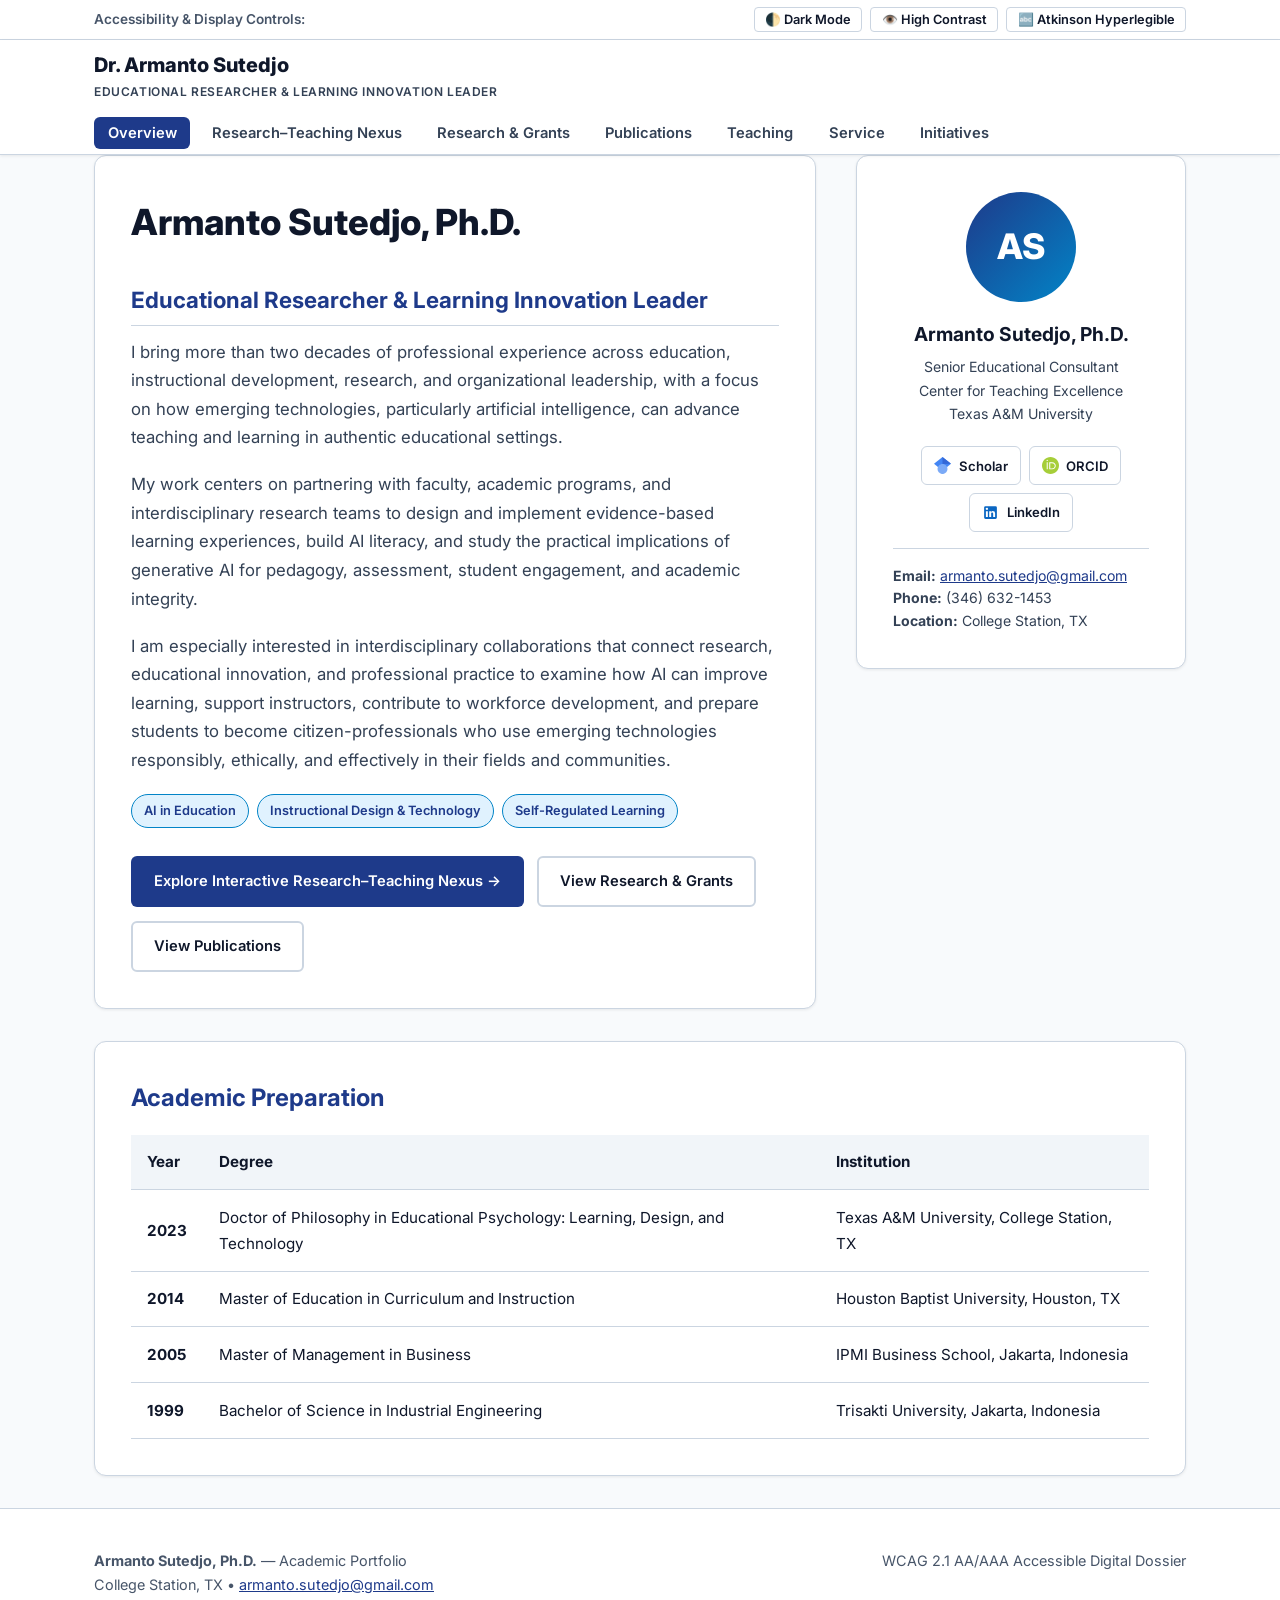
==== commit 268f0dab: "Remove citation placeholders from index.html" ====
--- a/index.html
+++ b/index.html
@@ -86,11 +86,11 @@
           <h1>Armanto Sutedjo, Ph.D.</h1>
           <h2>Educational Researcher &amp; Learning Innovation Leader</h2>
           
-          <p>I bring more than two decades of professional experience across education, instructional development, research, and organizational leadership, with a focus on how emerging technologies, particularly artificial intelligence, can advance teaching and learning in authentic educational settings[cite: 1].</p>
+          <p>I bring more than two decades of professional experience across education, instructional development, research, and organizational leadership, with a focus on how emerging technologies, particularly artificial intelligence, can advance teaching and learning in authentic educational settings.</p>
           
-          <p>My work centers on partnering with faculty, academic programs, and interdisciplinary research teams to design and implement evidence-based learning experiences, build AI literacy, and study the practical implications of generative AI for pedagogy, assessment, student engagement, and academic integrity[cite: 1].</p>
+          <p>My work centers on partnering with faculty, academic programs, and interdisciplinary research teams to design and implement evidence-based learning experiences, build AI literacy, and study the practical implications of generative AI for pedagogy, assessment, student engagement, and academic integrity.</p>
           
-          <p>I am especially interested in interdisciplinary collaborations that connect research, educational innovation, and professional practice to examine how AI can improve learning, support instructors, contribute to workforce development, and prepare students to become citizen-professionals who use emerging technologies responsibly, ethically, and effectively in their fields and communities[cite: 1].</p>
+          <p>I am especially interested in interdisciplinary collaborations that connect research, educational innovation, and professional practice to examine how AI can improve learning, support instructors, contribute to workforce development, and prepare students to become citizen-professionals who use emerging technologies responsibly, ethically, and effectively in their fields and communities.</p>
         </div>
 
         <!-- Revised 3 Personal Branding Tags -->
@@ -113,7 +113,7 @@
         <p style="font-size:0.88rem; color:var(--text-muted); text-align:center; margin-bottom:0.5rem;">
           Senior Educational Consultant<br>
           Center for Teaching Excellence<br>
-          Texas A&amp;M University[cite: 1, 2]
+          Texas A&amp;M University
         </p>
 
         <!-- Social & Academic Profiles with Exact Logos -->
@@ -149,9 +149,9 @@
 
         <hr style="border:none; border-top:1px solid var(--border-color); margin:1rem 0;">
         <div style="font-size:0.88rem; color:var(--text-muted); line-height:1.6;">
-          <p><strong>Email:</strong> <a href="mailto:armanto.sutedjo@gmail.com" style="color:var(--primary);">armanto.sutedjo@gmail.com</a></p>[cite: 1]
-          <p><strong>Phone:</strong> (346) 632-1453</p>[cite: 1]
-          <p><strong>Location:</strong> College Station, TX</p>[cite: 1]
+          <p><strong>Email:</strong> <a href="mailto:armanto.sutedjo@gmail.com" style="color:var(--primary);">armanto.sutedjo@gmail.com</a></p>
+          <p><strong>Phone:</strong> (346) 632-1453</p>
+          <p><strong>Location:</strong> College Station, TX</p>
         </div>
       </aside>
     </div>
@@ -170,24 +170,24 @@
           </thead>
           <tbody id="education-list">
             <tr>
-              <td><strong>2023</strong></td>[cite: 1]
-              <td>Doctor of Philosophy in Educational Psychology: Learning, Design, and Technology</td>[cite: 1]
-              <td>Texas A&amp;M University, College Station, TX</td>[cite: 1]
-            </tr>
-            <tr>
-              <td><strong>2014</strong></td>[cite: 1]
-              <td>Master of Education in Curriculum and Instruction</td>[cite: 1]
-              <td>Houston Baptist University, Houston, TX</td>[cite: 1]
-            </tr>
-            <tr>
-              <td><strong>2005</strong></td>[cite: 1]
-              <td>Master of Management in Business</td>[cite: 1]
-              <td>IPMI Business School, Jakarta, Indonesia</td>[cite: 1]
-            </tr>
-            <tr>
-              <td><strong>1999</strong></td>[cite: 1]
-              <td>Bachelor of Science in Industrial Engineering</td>[cite: 1]
-              <td>Trisakti University, Jakarta, Indonesia</td>[cite: 1]
+              <td><strong>2023</strong></td>
+              <td>Doctor of Philosophy in Educational Psychology: Learning, Design, and Technology</td>
+              <td>Texas A&amp;M University, College Station, TX</td>
+            </tr>
+            <tr>
+              <td><strong>2014</strong></td>
+              <td>Master of Education in Curriculum and Instruction</td>
+              <td>Houston Baptist University, Houston, TX</td>
+            </tr>
+            <tr>
+              <td><strong>2005</strong></td>
+              <td>Master of Management in Business</td>
+              <td>IPMI Business School, Jakarta, Indonesia</td>
+            </tr>
+            <tr>
+              <td><strong>1999</strong></td>
+              <td>Bachelor of Science in Industrial Engineering</td>
+              <td>Trisakti University, Jakarta, Indonesia</td>
             </tr>
           </tbody>
         </table>
@@ -199,7 +199,7 @@
     <div class="container" style="display:flex; justify-content:space-between; flex-wrap:wrap; gap:1rem;">
       <div>
         <strong>Armanto Sutedjo, Ph.D.</strong> — Academic Portfolio<br>
-        <span>College Station, TX • <a href="mailto:armanto.sutedjo@gmail.com" style="color:var(--primary);">armanto.sutedjo@gmail.com</a></span>[cite: 1]
+        <span>College Station, TX • <a href="mailto:armanto.sutedjo@gmail.com" style="color:var(--primary);">armanto.sutedjo@gmail.com</a></span>
       </div>
       <div>
         <span>WCAG 2.1 AA/AAA Accessible Digital Dossier</span>
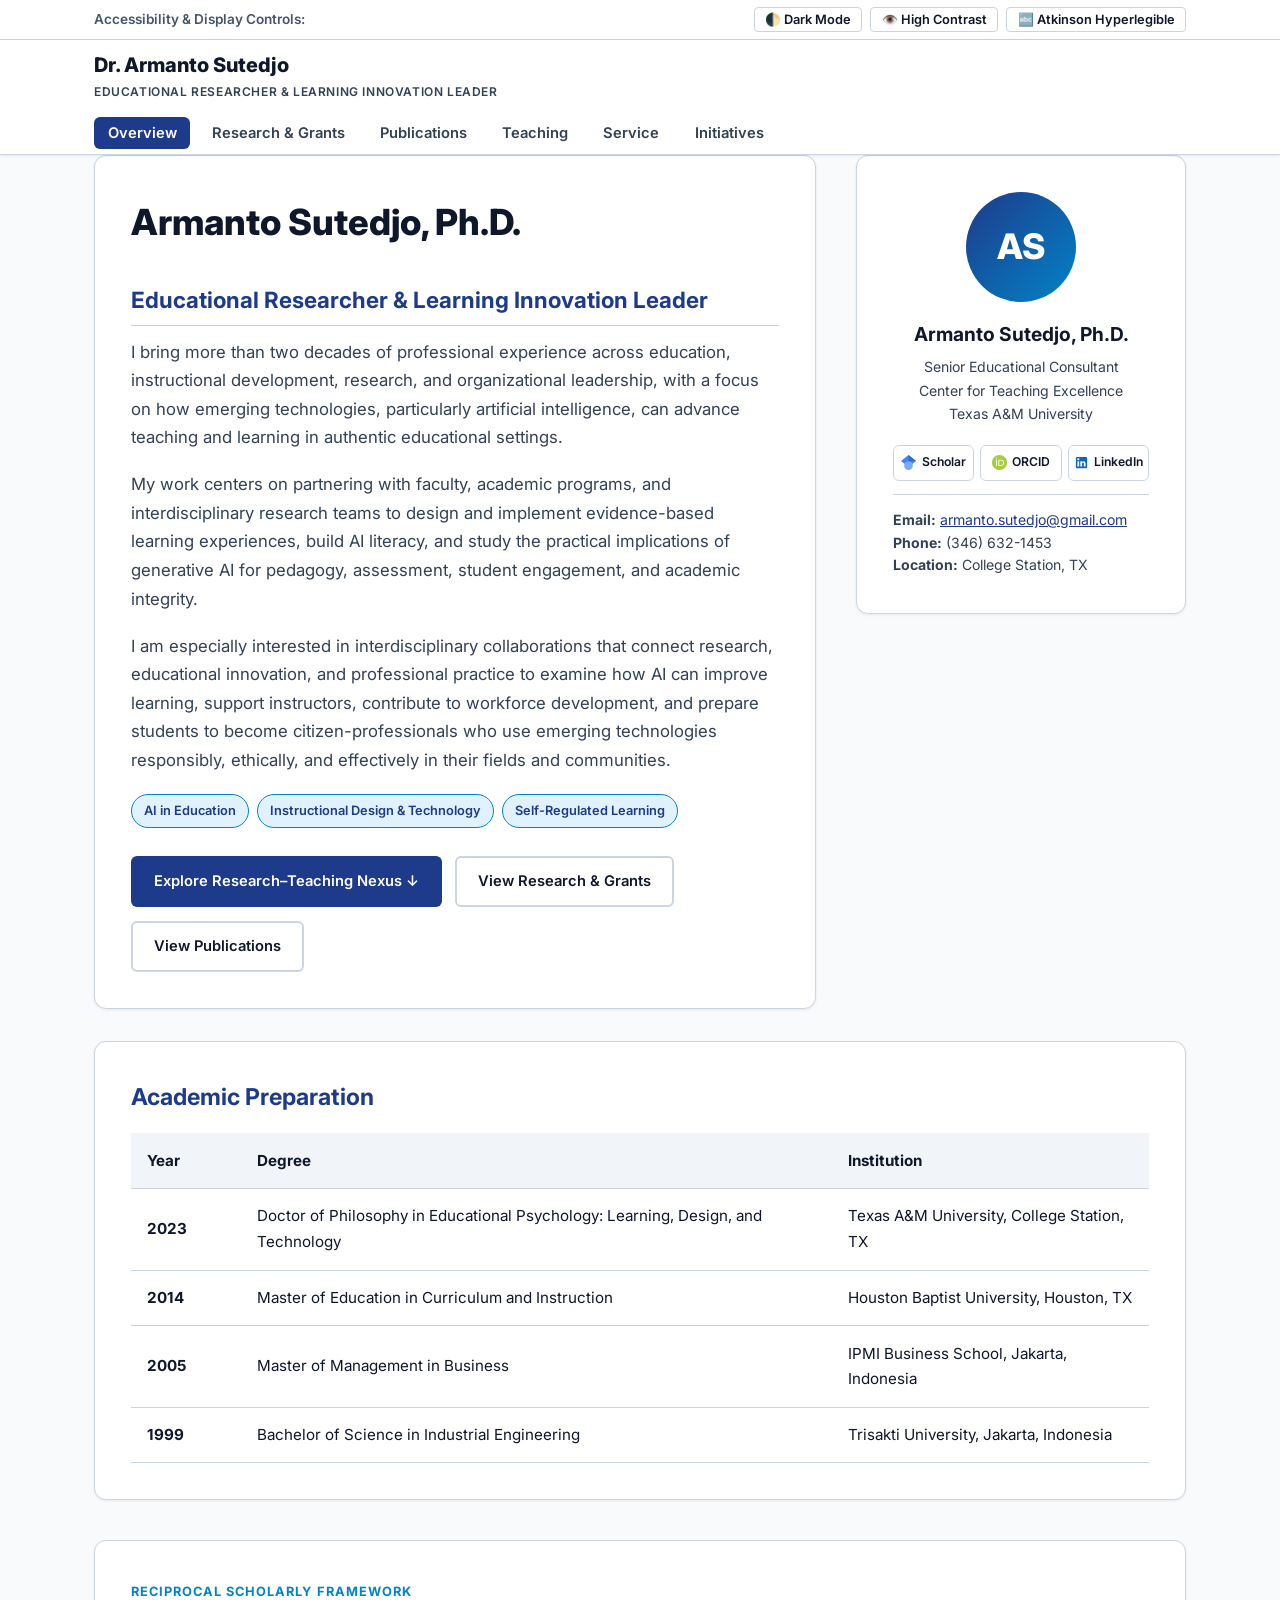
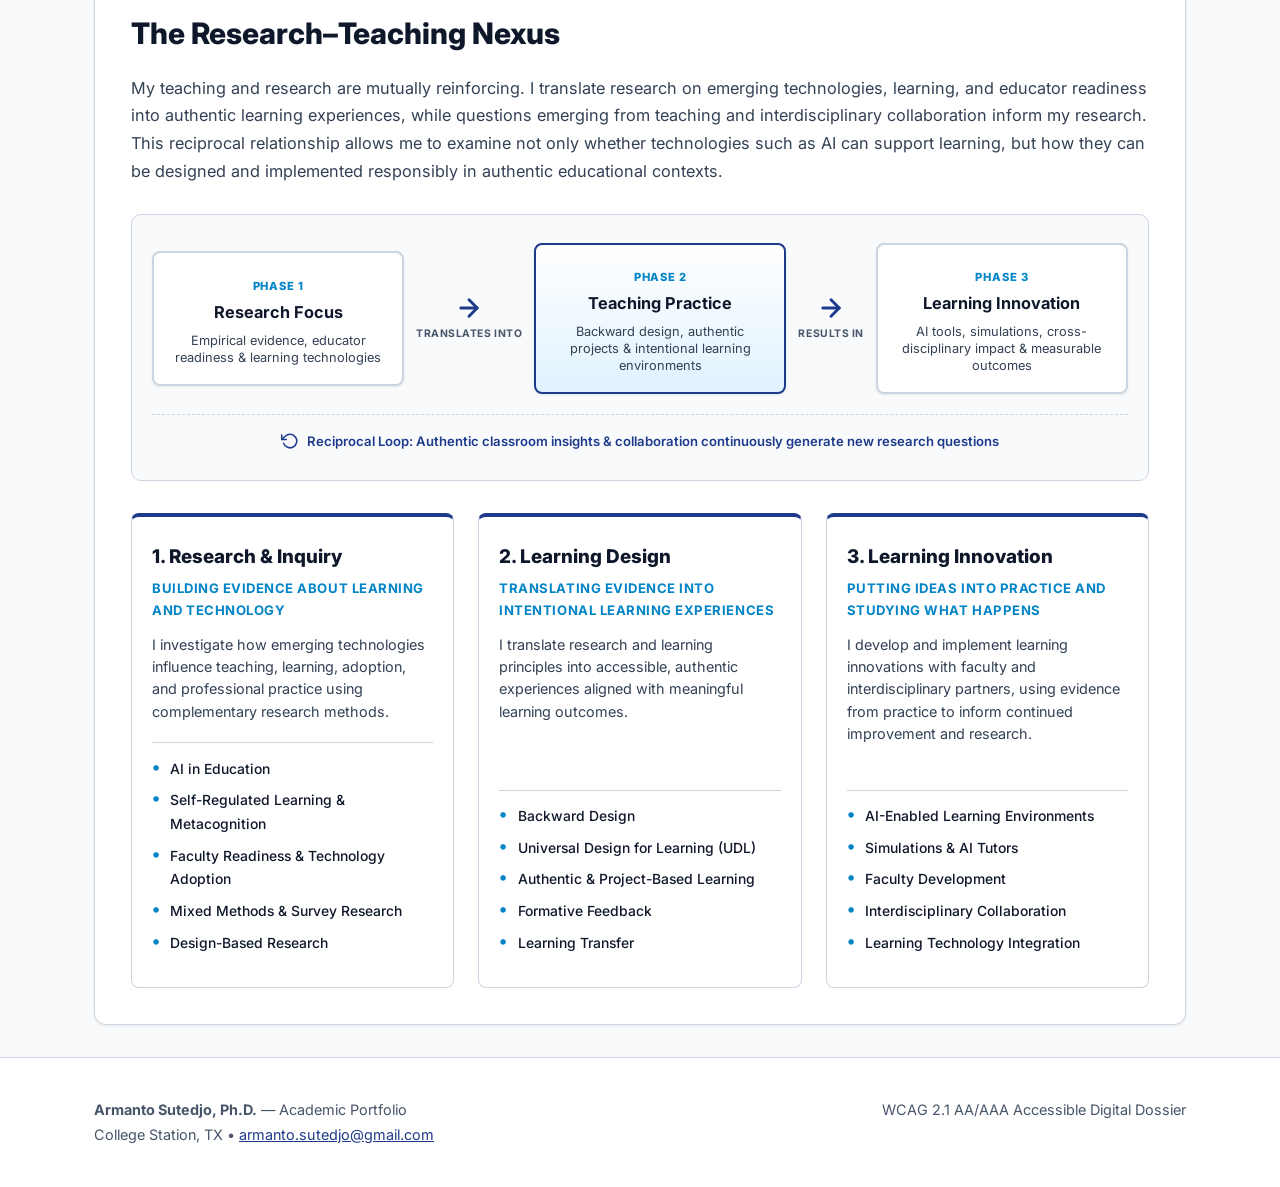
==== commit 2a82eccd: "Enhance index.html with updated metadata and styles Updated the description meta tag to include addi" ====
--- a/index.html
+++ b/index.html
@@ -3,33 +3,40 @@
 <head>
   <meta charset="UTF-8">
   <meta name="viewport" content="width=device-width, initial-scale=1.0">
-  <meta name="description" content="Overview — Academic Portfolio of Dr. Armanto Sutedjo">
+  <meta name="description" content="Overview & Academic Portfolio of Dr. Armanto Sutedjo — Educational Researcher & Learning Innovation Leader">
   <title>Overview | Dr. Armanto Sutedjo</title>
   <link rel="preconnect" href="https://fonts.googleapis.com">
   <link rel="preconnect" href="https://fonts.gstatic.com" crossorigin>
   <link href="https://fonts.googleapis.com/css2?family=Atkinson+Hyperlegible:ital,wght@0,400;0,700;1,400&family=Inter:wght@400;500;600;700;800&family=Fira+Code:wght@500&display=swap" rel="stylesheet">
   <link rel="stylesheet" href="css/styles.css">
   <style>
-    /* Styling for profile icon link buttons */
-    .profile-social-links {
+    /* Strictly single-line social/scholarly buttons with mobile-adaptive scaling */
+    .profile-social-row {
       display: flex;
+      flex-direction: row;
+      flex-wrap: nowrap;
       justify-content: center;
-      gap: 0.5rem;
-      flex-wrap: wrap;
-      margin: 1.25rem 0 1rem;
+      align-items: center;
+      gap: 0.4rem;
+      width: 100%;
+      margin: 1.15rem 0 0.85rem;
     }
     .profile-social-btn {
+      flex: 1 1 0;
+      min-width: 0;
       display: inline-flex;
       align-items: center;
-      gap: 0.45rem;
-      padding: 0.45rem 0.75rem;
+      justify-content: center;
+      gap: 0.35rem;
+      padding: 0.42rem 0.35rem;
       border-radius: 6px;
       border: 1px solid var(--border-color);
       background-color: var(--bg-card);
       color: var(--text-main);
       text-decoration: none;
-      font-size: 0.82rem;
+      font-size: 0.76rem;
       font-weight: 600;
+      white-space: nowrap;
       transition: all 0.2s ease;
     }
     .profile-social-btn:hover {
@@ -38,9 +45,188 @@
       color: var(--primary);
     }
     .profile-social-btn svg {
-      width: 17px;
-      height: 17px;
+      width: 15px;
+      height: 15px;
       flex-shrink: 0;
+    }
+    @media (max-width: 480px) {
+      .profile-social-btn {
+        padding: 0.35rem 0.2rem;
+        font-size: 0.7rem;
+        gap: 0.2rem;
+      }
+      .profile-social-btn svg {
+        width: 13px;
+        height: 13px;
+      }
+    }
+
+    /* Clean, Modern Nexus Diagram Styles */
+    .nexus-diagram-card {
+      background: var(--bg-canvas);
+      border: 1px solid var(--border-color);
+      border-radius: 10px;
+      padding: 1.75rem 1.25rem;
+      margin: 1.75rem 0 2rem;
+    }
+    .nexus-flow-container {
+      display: flex;
+      align-items: center;
+      justify-content: space-between;
+      gap: 0.75rem;
+      position: relative;
+    }
+    .nexus-stage-box {
+      flex: 1;
+      background: var(--bg-card);
+      border: 2px solid var(--border-color);
+      border-radius: 8px;
+      padding: 1.1rem 0.9rem;
+      text-align: center;
+      box-shadow: var(--shadow-sm);
+      transition: border-color 0.2s ease, transform 0.2s ease;
+    }
+    .nexus-stage-box:hover {
+      border-color: var(--primary);
+      transform: translateY(-2px);
+    }
+    .nexus-stage-box.active-stage {
+      border-color: var(--primary);
+      background: linear-gradient(180deg, var(--bg-card) 0%, var(--accent-bg) 100%);
+    }
+    .stage-number {
+      display: inline-block;
+      font-size: 0.7rem;
+      font-weight: 800;
+      letter-spacing: 0.08em;
+      text-transform: uppercase;
+      color: var(--accent);
+      margin-bottom: 0.2rem;
+    }
+    .nexus-stage-box h3 {
+      font-size: 1.02rem;
+      color: var(--text-main);
+      margin-bottom: 0.3rem;
+      font-weight: 700;
+    }
+    .nexus-stage-box p {
+      font-size: 0.8rem;
+      color: var(--text-muted);
+      line-height: 1.35;
+      margin: 0;
+    }
+    .nexus-arrow {
+      display: flex;
+      flex-direction: column;
+      align-items: center;
+      justify-content: center;
+      color: var(--primary);
+      flex-shrink: 0;
+    }
+    .nexus-arrow span {
+      font-size: 0.65rem;
+      font-weight: 700;
+      text-transform: uppercase;
+      letter-spacing: 0.05em;
+      color: var(--text-light);
+      margin-top: 0.2rem;
+    }
+    .nexus-feedback-loop {
+      margin-top: 1.25rem;
+      padding-top: 0.9rem;
+      border-top: 1px dashed var(--border-color);
+      display: flex;
+      align-items: center;
+      justify-content: center;
+      gap: 0.5rem;
+      font-size: 0.82rem;
+      color: var(--primary);
+      font-weight: 600;
+      text-align: center;
+    }
+
+    /* Three-column Nexus Detail Grid (Matching Publications padding) */
+    .nexus-three-columns {
+      display: grid;
+      grid-template-columns: repeat(3, minmax(0, 1fr));
+      gap: 1.5rem;
+      margin-top: 1.5rem;
+    }
+    .nexus-col-card {
+      background: var(--bg-card);
+      border: 1px solid var(--border-color);
+      border-top: 4px solid var(--primary);
+      border-radius: 8px;
+      padding: 1.5rem 1.25rem;
+      display: flex;
+      flex-direction: column;
+      height: 100%;
+    }
+    .nexus-col-card h3 {
+      font-size: 1.18rem;
+      color: var(--text-main);
+      margin-bottom: 0.25rem;
+      font-weight: 800;
+    }
+    .nexus-col-subtitle {
+      font-size: 0.82rem;
+      font-weight: 700;
+      color: var(--accent);
+      text-transform: uppercase;
+      letter-spacing: 0.04em;
+      margin-bottom: 0.75rem;
+    }
+    .nexus-col-desc {
+      font-size: 0.9rem;
+      color: var(--text-muted);
+      line-height: 1.55;
+      margin-bottom: 1.2rem;
+      flex-grow: 0;
+    }
+    .nexus-col-list {
+      list-style-type: none;
+      padding: 0;
+      margin: 0;
+      border-top: 1px solid var(--border-color);
+      padding-top: 0.9rem;
+      margin-top: auto;
+    }
+    .nexus-col-list li {
+      position: relative;
+      padding-left: 1.15rem;
+      font-size: 0.87rem;
+      color: var(--text-main);
+      margin-bottom: 0.5rem;
+      font-weight: 500;
+    }
+    .nexus-col-list li::before {
+      content: "•";
+      position: absolute;
+      left: 0;
+      color: var(--accent);
+      font-weight: bold;
+      font-size: 1.1rem;
+      line-height: 1;
+    }
+
+    /* Responsive adjustments */
+    @media (max-width: 900px) {
+      .nexus-three-columns {
+        grid-template-columns: 1fr;
+      }
+      .nexus-flow-container {
+        flex-direction: column;
+      }
+      .nexus-stage-box {
+        width: 100%;
+      }
+      .nexus-arrow {
+        transform: rotate(90deg);
+        margin: 0.35rem 0;
+      }
+      .nexus-arrow span {
+        display: none;
+      }
     }
   </style>
 </head>
@@ -59,6 +245,7 @@
     </div>
   </aside>
 
+  <!-- Primary Header Navigation (Nexus page tab removed) -->
   <header class="site-header" role="banner">
     <div class="container nav-container">
       <a href="index.html" class="brand-link">
@@ -68,7 +255,6 @@
       <nav aria-label="Primary portfolio navigation">
         <ul>
           <li><a href="index.html" aria-current="page">Overview</a></li>
-          <li><a href="nexus.html">Research–Teaching Nexus</a></li>
           <li><a href="research.html">Research &amp; Grants</a></li>
           <li><a href="publications.html">Publications</a></li>
           <li><a href="teaching.html">Teaching</a></li>
@@ -80,119 +266,237 @@
   </header>
 
   <main id="main-content" class="container" role="main">
-    <div class="hero-grid">
-      <div class="card">
-        <div class="markdown-body">
-          <h1>Armanto Sutedjo, Ph.D.</h1>
-          <h2>Educational Researcher &amp; Learning Innovation Leader</h2>
+    
+    <!-- SECTION 1: OVERVIEW -->
+    <section id="overview-section">
+      <div class="hero-grid">
+        <div class="card">
+          <div class="markdown-body">
+            <h1>Armanto Sutedjo, Ph.D.</h1>
+            <h2>Educational Researcher &amp; Learning Innovation Leader</h2>
+            
+            <p>I bring more than two decades of professional experience across education, instructional development, research, and organizational leadership, with a focus on how emerging technologies, particularly artificial intelligence, can advance teaching and learning in authentic educational settings.</p>
+            
+            <p>My work centers on partnering with faculty, academic programs, and interdisciplinary research teams to design and implement evidence-based learning experiences, build AI literacy, and study the practical implications of generative AI for pedagogy, assessment, student engagement, and academic integrity.</p>
+            
+            <p>I am especially interested in interdisciplinary collaborations that connect research, educational innovation, and professional practice to examine how AI can improve learning, support instructors, contribute to workforce development, and prepare students to become citizen-professionals who use emerging technologies responsibly, ethically, and effectively in their fields and communities.</p>
+          </div>
+
+          <!-- 3 Personal Branding Tags -->
+          <div class="badge-list" aria-label="Core areas of expertise">
+            <span class="badge">AI in Education</span>
+            <span class="badge">Instructional Design &amp; Technology</span>
+            <span class="badge">Self-Regulated Learning</span>
+          </div>
+
+          <div style="display:flex; gap:0.85rem; flex-wrap:wrap; margin-top:1.75rem;">
+            <a href="#nexus-section" class="btn btn-primary">Explore Research–Teaching Nexus ↓</a>
+            <a href="research.html" class="btn btn-secondary">View Research &amp; Grants</a>
+            <a href="publications.html" class="btn btn-secondary">View Publications</a>
+          </div>
+        </div>
+
+        <aside class="card" aria-label="Candidate Quick Facts">
+          <div style="width:110px; height:110px; border-radius:50%; background:linear-gradient(135deg, #1e3a8a, #0284c7); color:#fff; display:flex; align-items:center; justify-content:center; font-size:2.2rem; font-weight:800; margin:0 auto 1rem;">AS</div>
+          <h2 style="font-size:1.2rem; text-align:center; margin-bottom:0.25rem;">Armanto Sutedjo, Ph.D.</h2>
+          <p style="font-size:0.88rem; color:var(--text-muted); text-align:center; margin-bottom:0.35rem;">
+            Senior Educational Consultant<br>
+            Center for Teaching Excellence<br>
+            Texas A&amp;M University
+          </p>
+
+          <!-- Social and Scholarly Profiles strictly in one line -->
+          <div class="profile-social-row" aria-label="Scholarly and professional profiles">
+            <!-- Google Scholar Logo -->
+            <a href="https://scholar.google.com/citations?hl=en&user=MFg1secAAAAJ" target="_blank" rel="noopener noreferrer" class="profile-social-btn" title="Google Scholar Profile">
+              <svg viewBox="0 0 512 512" aria-hidden="true">
+                <path d="M256 411.12L0 202.48l256-202.48 256 202.48z" fill="#4285F4"/>
+                <path d="M256 214.24c-82.68 0-149.76 67.08-149.76 149.76 0 82.69 67.08 149.76 149.76 149.76s149.76-67.07 149.76-149.76c0-82.68-67.08-149.76-149.76-149.76z" fill="#7baaf7"/>
+                <path d="M256 0v214.24l256-11.76z" fill="#3367d6"/>
+              </svg>
+              <span>Scholar</span>
+            </a>
+
+            <!-- ORCID Logo -->
+            <a href="https://orcid.org/0000-0001-8737-5769" target="_blank" rel="noopener noreferrer" class="profile-social-btn" title="ORCID Profile">
+              <svg viewBox="0 0 256 256" aria-hidden="true">
+                <path fill="#A6CE39" d="M256,128c0,70.7-57.3,128-128,128C57.3,256,0,198.7,0,128C0,57.3,57.3,0,128,0C198.7,0,256,57.3,256,128z"/>
+                <path fill="#FFFFFF" d="M86.3,186.2H70.9V79.1h15.4V186.2z M78.6,61.6c-5.5,0-9.9-4.4-9.9-9.9c0-5.5,4.4-9.9,9.9-9.9c5.5,0,9.9,4.4,9.9,9.9C88.5,57.2,84.1,61.6,78.6,61.6z M108.9,79.1h41.6c39.6,0,57,28.3,57,53.6c0,27.5-21.5,53.6-56.8,53.6h-41.8V79.1z M124.3,172.4h24.7c27.6,0,43.7-17.3,43.7-39.7c0-20.4-15.7-39.7-43.3-39.7h-25.1V172.4z"/>
+              </svg>
+              <span>ORCID</span>
+            </a>
+
+            <!-- LinkedIn Logo -->
+            <a href="https://www.linkedin.com/in/armantos/" target="_blank" rel="noopener noreferrer" class="profile-social-btn" title="LinkedIn Profile">
+              <svg viewBox="0 0 24 24" aria-hidden="true">
+                <path fill="#0A66C2" d="M19 3a2 2 0 0 1 2 2v14a2 2 0 0 1-2 2H5a2 2 0 0 1-2-2V5a2 2 0 0 1 2-2h14m-.5 15.5v-5.3a3.26 3.26 0 0 0-3.26-3.26c-.85 0-1.84.52-2.28 1.3v-1.11h-2.79v8.37h2.79v-4.93c0-.77.62-1.4 1.39-1.4a1.4 1.4 0 0 1 1.4 1.4v4.93h2.75M6.88 8.56a1.68 1.68 0 0 0 1.68-1.68c0-.93-.75-1.69-1.68-1.69a1.69 1.69 0 0 0-1.69 1.69c0 .93.76 1.68 1.69 1.68m1.39 9.94v-8.37H5.5v8.37h2.77z"/>
+              </svg>
+              <span>LinkedIn</span>
+            </a>
+          </div>
+
+          <hr style="border:none; border-top:1px solid var(--border-color); margin:0.85rem 0;">
+          <div style="font-size:0.88rem; color:var(--text-muted); line-height:1.6;">
+            <p><strong>Email:</strong> <a href="mailto:armanto.sutedjo@gmail.com" style="color:var(--primary);">armanto.sutedjo@gmail.com</a></p>
+            <p><strong>Phone:</strong> (346) 632-1453</p>
+            <p><strong>Location:</strong> College Station, TX</p>
+          </div>
+        </aside>
+      </div>
+
+      <!-- Academic Preparation -->
+      <section class="card" aria-labelledby="edu-heading">
+        <h2 id="edu-heading" style="font-size:1.45rem; color:var(--primary); margin-bottom:1rem;">Academic Preparation</h2>
+        <div class="table-responsive">
+          <table class="data-table" aria-label="Academic Degrees">
+            <thead>
+              <tr>
+                <th scope="col" style="width:110px;">Year</th>
+                <th scope="col">Degree</th>
+                <th scope="col">Institution</th>
+              </tr>
+            </thead>
+            <tbody id="education-list">
+              <tr>
+                <td><strong>2023</strong></td>
+                <td>Doctor of Philosophy in Educational Psychology: Learning, Design, and Technology</td>
+                <td>Texas A&amp;M University, College Station, TX</td>
+              </tr>
+              <tr>
+                <td><strong>2014</strong></td>
+                <td>Master of Education in Curriculum and Instruction</td>
+                <td>Houston Baptist University, Houston, TX</td>
+              </tr>
+              <tr>
+                <td><strong>2005</strong></td>
+                <td>Master of Management in Business</td>
+                <td>IPMI Business School, Jakarta, Indonesia</td>
+              </tr>
+              <tr>
+                <td><strong>1999</strong></td>
+                <td>Bachelor of Science in Industrial Engineering</td>
+                <td>Trisakti University, Jakarta, Indonesia</td>
+              </tr>
+            </tbody>
+          </table>
+        </div>
+      </section>
+    </section>
+
+    <!-- SECTION 2: RESEARCH TEACHING NEXUS -->
+    <section id="nexus-section" class="card" aria-labelledby="nexus-heading" style="margin-top:2.5rem;">
+      <div class="section-header" style="margin-bottom:1rem;">
+        <span style="font-size:0.8rem; font-weight:700; text-transform:uppercase; letter-spacing:0.08em; color:var(--accent);">Reciprocal Scholarly Framework</span>
+        <h2 id="nexus-heading" style="font-size:1.85rem; font-weight:800; color:var(--text-main); margin-top:0.25rem;">The Research–Teaching Nexus</h2>
+      </div>
+
+      <p style="color:var(--text-muted); font-size:1.02rem; line-height:1.7; margin-bottom:1.5rem;">
+        My teaching and research are mutually reinforcing. I translate research on emerging technologies, learning, and educator readiness into authentic learning experiences, while questions emerging from teaching and interdisciplinary collaboration inform my research. This reciprocal relationship allows me to examine not only whether technologies such as AI can support learning, but how they can be designed and implemented responsibly in authentic educational contexts.
+      </p>
+
+      <!-- Clean Visual Translation Diagram -->
+      <div class="nexus-diagram-card" aria-label="Diagram of Research, Teaching, and Learning Innovation nexus">
+        <div class="nexus-flow-container">
           
-          <p>I bring more than two decades of professional experience across education, instructional development, research, and organizational leadership, with a focus on how emerging technologies, particularly artificial intelligence, can advance teaching and learning in authentic educational settings.</p>
-          
-          <p>My work centers on partnering with faculty, academic programs, and interdisciplinary research teams to design and implement evidence-based learning experiences, build AI literacy, and study the practical implications of generative AI for pedagogy, assessment, student engagement, and academic integrity.</p>
-          
-          <p>I am especially interested in interdisciplinary collaborations that connect research, educational innovation, and professional practice to examine how AI can improve learning, support instructors, contribute to workforce development, and prepare students to become citizen-professionals who use emerging technologies responsibly, ethically, and effectively in their fields and communities.</p>
-        </div>
-
-        <!-- Revised 3 Personal Branding Tags -->
-        <div class="badge-list" aria-label="Core areas of expertise">
-          <span class="badge">AI in Education</span>
-          <span class="badge">Instructional Design &amp; Technology</span>
-          <span class="badge">Self-Regulated Learning</span>
-        </div>
-
-        <div style="display:flex; gap:0.85rem; flex-wrap:wrap; margin-top:1.75rem;">
-          <a href="nexus.html" class="btn btn-primary">Explore Interactive Research–Teaching Nexus →</a>
-          <a href="research.html" class="btn btn-secondary">View Research &amp; Grants</a>
-          <a href="publications.html" class="btn btn-secondary">View Publications</a>
-        </div>
-      </div>
-
-      <aside class="card" aria-label="Candidate Quick Facts">
-        <div style="width:110px; height:110px; border-radius:50%; background:linear-gradient(135deg, #1e3a8a, #0284c7); color:#fff; display:flex; align-items:center; justify-content:center; font-size:2.2rem; font-weight:800; margin:0 auto 1rem;">AS</div>
-        <h2 style="font-size:1.2rem; text-align:center; margin-bottom:0.25rem;">Armanto Sutedjo, Ph.D.</h2>
-        <p style="font-size:0.88rem; color:var(--text-muted); text-align:center; margin-bottom:0.5rem;">
-          Senior Educational Consultant<br>
-          Center for Teaching Excellence<br>
-          Texas A&amp;M University
-        </p>
-
-        <!-- Social & Academic Profiles with Exact Logos -->
-        <div class="profile-social-links" aria-label="Scholarly and professional profiles">
-          <!-- Google Scholar Logo -->
-          <a href="https://scholar.google.com/citations?hl=en&user=MFg1secAAAAJ" target="_blank" rel="noopener noreferrer" class="profile-social-btn" title="Google Scholar Profile">
-            <svg viewBox="0 0 512 512" aria-hidden="true">
-              <path d="M256 411.12L0 202.48l256-202.48 256 202.48z" fill="#4285F4"/>
-              <path d="M256 411.12l256-202.48V496H0V202.48z" fill="#A4C639" opacity="0"/>
-              <path d="M256 214.24c-82.68 0-149.76 67.08-149.76 149.76 0 82.69 67.08 149.76 149.76 149.76s149.76-67.07 149.76-149.76c0-82.68-67.08-149.76-149.76-149.76z" fill="#7baaf7"/>
-              <path d="M256 0v214.24l256-11.76z" fill="#3367d6"/>
+          <!-- Stage 1 -->
+          <div class="nexus-stage-box">
+            <span class="stage-number">Phase 1</span>
+            <h3>Research Focus</h3>
+            <p>Empirical evidence, educator readiness &amp; learning technologies</p>
+          </div>
+
+          <!-- Connector 1 -->
+          <div class="nexus-arrow" aria-hidden="true">
+            <svg width="28" height="28" viewBox="0 0 24 24" fill="none" stroke="currentColor" stroke-width="2.5" stroke-linecap="round" stroke-linejoin="round">
+              <line x1="5" y1="12" x2="19" y2="12"></line>
+              <polyline points="12 5 19 12 12 19"></polyline>
             </svg>
-            <span>Scholar</span>
-          </a>
-
-          <!-- ORCID Logo -->
-          <a href="https://orcid.org/0000-0001-8737-5769" target="_blank" rel="noopener noreferrer" class="profile-social-btn" title="ORCID Profile">
-            <svg viewBox="0 0 256 256" aria-hidden="true">
-              <path fill="#A6CE39" d="M256,128c0,70.7-57.3,128-128,128C57.3,256,0,198.7,0,128C0,57.3,57.3,0,128,0C198.7,0,256,57.3,256,128z"/>
-              <path fill="#FFFFFF" d="M86.3,186.2H70.9V79.1h15.4V186.2z M78.6,61.6c-5.5,0-9.9-4.4-9.9-9.9c0-5.5,4.4-9.9,9.9-9.9c5.5,0,9.9,4.4,9.9,9.9C88.5,57.2,84.1,61.6,78.6,61.6z M108.9,79.1h41.6c39.6,0,57,28.3,57,53.6c0,27.5-21.5,53.6-56.8,53.6h-41.8V79.1z M124.3,172.4h24.7c27.6,0,43.7-17.3,43.7-39.7c0-20.4-15.7-39.7-43.3-39.7h-25.1V172.4z"/>
+            <span>Translates Into</span>
+          </div>
+
+          <!-- Stage 2 -->
+          <div class="nexus-stage-box active-stage">
+            <span class="stage-number">Phase 2</span>
+            <h3>Teaching Practice</h3>
+            <p>Backward design, authentic projects &amp; intentional learning environments</p>
+          </div>
+
+          <!-- Connector 2 -->
+          <div class="nexus-arrow" aria-hidden="true">
+            <svg width="28" height="28" viewBox="0 0 24 24" fill="none" stroke="currentColor" stroke-width="2.5" stroke-linecap="round" stroke-linejoin="round">
+              <line x1="5" y1="12" x2="19" y2="12"></line>
+              <polyline points="12 5 19 12 12 19"></polyline>
             </svg>
-            <span>ORCID</span>
-          </a>
-
-          <!-- LinkedIn Logo -->
-          <a href="https://www.linkedin.com/in/armantos/" target="_blank" rel="noopener noreferrer" class="profile-social-btn" title="LinkedIn Profile">
-            <svg viewBox="0 0 24 24" aria-hidden="true">
-              <path fill="#0A66C2" d="M19 3a2 2 0 0 1 2 2v14a2 2 0 0 1-2 2H5a2 2 0 0 1-2-2V5a2 2 0 0 1 2-2h14m-.5 15.5v-5.3a3.26 3.26 0 0 0-3.26-3.26c-.85 0-1.84.52-2.28 1.3v-1.11h-2.79v8.37h2.79v-4.93c0-.77.62-1.4 1.39-1.4a1.4 1.4 0 0 1 1.4 1.4v4.93h2.75M6.88 8.56a1.68 1.68 0 0 0 1.68-1.68c0-.93-.75-1.69-1.68-1.69a1.69 1.69 0 0 0-1.69 1.69c0 .93.76 1.68 1.69 1.68m1.39 9.94v-8.37H5.5v8.37h2.77z"/>
-            </svg>
-            <span>LinkedIn</span>
-          </a>
-        </div>
-
-        <hr style="border:none; border-top:1px solid var(--border-color); margin:1rem 0;">
-        <div style="font-size:0.88rem; color:var(--text-muted); line-height:1.6;">
-          <p><strong>Email:</strong> <a href="mailto:armanto.sutedjo@gmail.com" style="color:var(--primary);">armanto.sutedjo@gmail.com</a></p>
-          <p><strong>Phone:</strong> (346) 632-1453</p>
-          <p><strong>Location:</strong> College Station, TX</p>
-        </div>
-      </aside>
-    </div>
-
-    <!-- Academic Degrees Table -->
-    <section class="card" aria-labelledby="edu-heading">
-      <h2 id="edu-heading" style="font-size:1.5rem; color:var(--primary); margin-bottom:1rem;">Academic Preparation</h2>
-      <div class="table-responsive">
-        <table class="data-table" aria-label="Academic Degrees">
-          <thead>
-            <tr>
-              <th scope="col">Year</th>
-              <th scope="col">Degree</th>
-              <th scope="col">Institution</th>
-            </tr>
-          </thead>
-          <tbody id="education-list">
-            <tr>
-              <td><strong>2023</strong></td>
-              <td>Doctor of Philosophy in Educational Psychology: Learning, Design, and Technology</td>
-              <td>Texas A&amp;M University, College Station, TX</td>
-            </tr>
-            <tr>
-              <td><strong>2014</strong></td>
-              <td>Master of Education in Curriculum and Instruction</td>
-              <td>Houston Baptist University, Houston, TX</td>
-            </tr>
-            <tr>
-              <td><strong>2005</strong></td>
-              <td>Master of Management in Business</td>
-              <td>IPMI Business School, Jakarta, Indonesia</td>
-            </tr>
-            <tr>
-              <td><strong>1999</strong></td>
-              <td>Bachelor of Science in Industrial Engineering</td>
-              <td>Trisakti University, Jakarta, Indonesia</td>
-            </tr>
-          </tbody>
-        </table>
+            <span>Results In</span>
+          </div>
+
+          <!-- Stage 3 -->
+          <div class="nexus-stage-box">
+            <span class="stage-number">Phase 3</span>
+            <h3>Learning Innovation</h3>
+            <p>AI tools, simulations, cross-disciplinary impact &amp; measurable outcomes</p>
+          </div>
+
+        </div>
+
+        <!-- Reciprocal Feedback Loop -->
+        <div class="nexus-feedback-loop">
+          <svg width="18" height="18" viewBox="0 0 24 24" fill="none" stroke="currentColor" stroke-width="2" stroke-linecap="round" stroke-linejoin="round" aria-hidden="true">
+            <polyline points="1 4 1 10 7 10"></polyline>
+            <path d="M3.51 15a9 9 0 1 0 2.13-9.36L1 10"></path>
+          </svg>
+          <span>Reciprocal Loop: Authentic classroom insights &amp; collaboration continuously generate new research questions</span>
+        </div>
+      </div>
+
+      <!-- Three-Column Layout: Subtitle, Description, and List -->
+      <div class="nexus-three-columns">
+        
+        <!-- Column 1: Research & Inquiry -->
+        <div class="nexus-col-card">
+          <h3>1. Research &amp; Inquiry</h3>
+          <div class="nexus-col-subtitle">Building evidence about learning and technology</div>
+          <p class="nexus-col-desc">I investigate how emerging technologies influence teaching, learning, adoption, and professional practice using complementary research methods.</p>
+          <ul class="nexus-col-list">
+            <li>AI in Education</li>
+            <li>Self-Regulated Learning &amp; Metacognition</li>
+            <li>Faculty Readiness &amp; Technology Adoption</li>
+            <li>Mixed Methods &amp; Survey Research</li>
+            <li>Design-Based Research</li>
+          </ul>
+        </div>
+
+        <!-- Column 2: Learning Design -->
+        <div class="nexus-col-card">
+          <h3>2. Learning Design</h3>
+          <div class="nexus-col-subtitle">Translating evidence into intentional learning experiences</div>
+          <p class="nexus-col-desc">I translate research and learning principles into accessible, authentic experiences aligned with meaningful learning outcomes.</p>
+          <ul class="nexus-col-list">
+            <li>Backward Design</li>
+            <li>Universal Design for Learning (UDL)</li>
+            <li>Authentic &amp; Project-Based Learning</li>
+            <li>Formative Feedback</li>
+            <li>Learning Transfer</li>
+          </ul>
+        </div>
+
+        <!-- Column 3: Learning Innovation -->
+        <div class="nexus-col-card">
+          <h3>3. Learning Innovation</h3>
+          <div class="nexus-col-subtitle">Putting ideas into practice and studying what happens</div>
+          <p class="nexus-col-desc">I develop and implement learning innovations with faculty and interdisciplinary partners, using evidence from practice to inform continued improvement and research.</p>
+          <ul class="nexus-col-list">
+            <li>AI-Enabled Learning Environments</li>
+            <li>Simulations &amp; AI Tutors</li>
+            <li>Faculty Development</li>
+            <li>Interdisciplinary Collaboration</li>
+            <li>Learning Technology Integration</li>
+          </ul>
+        </div>
+
       </div>
     </section>
+
   </main>
 
   <footer role="contentinfo">
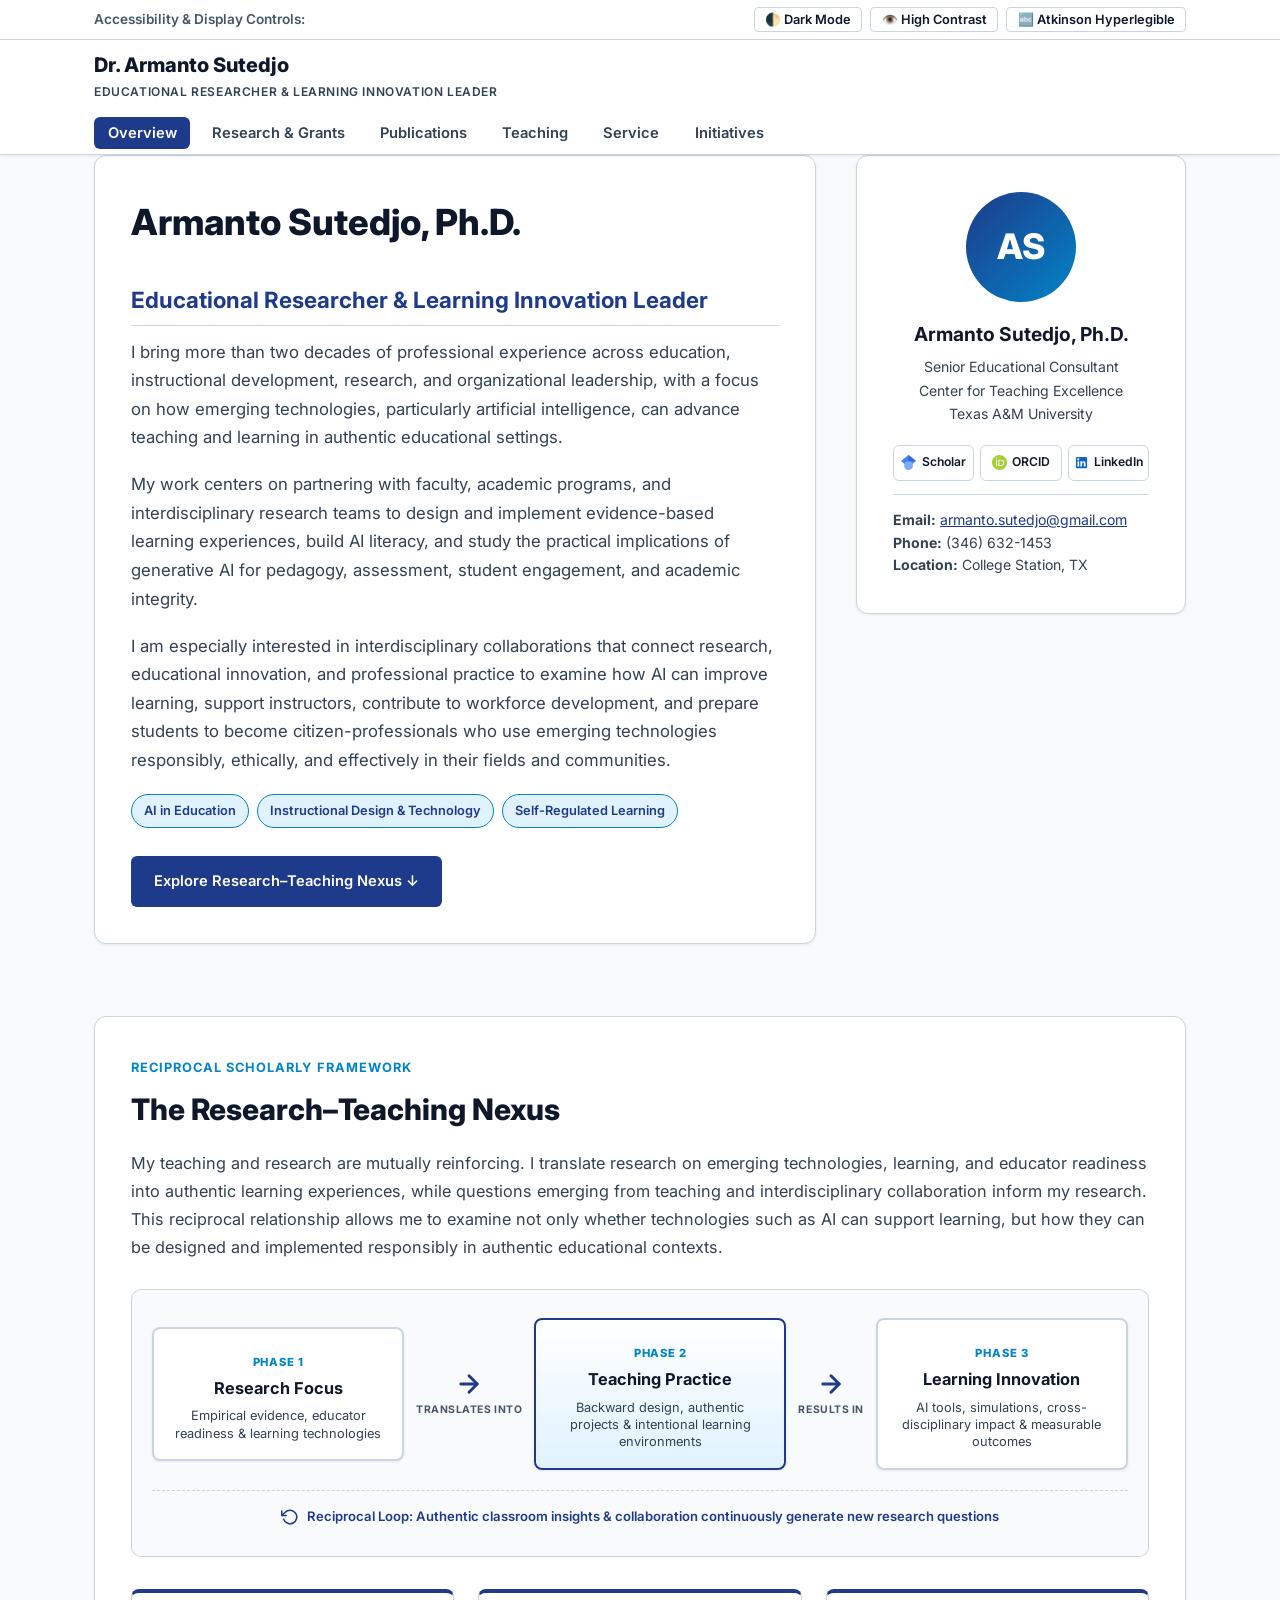
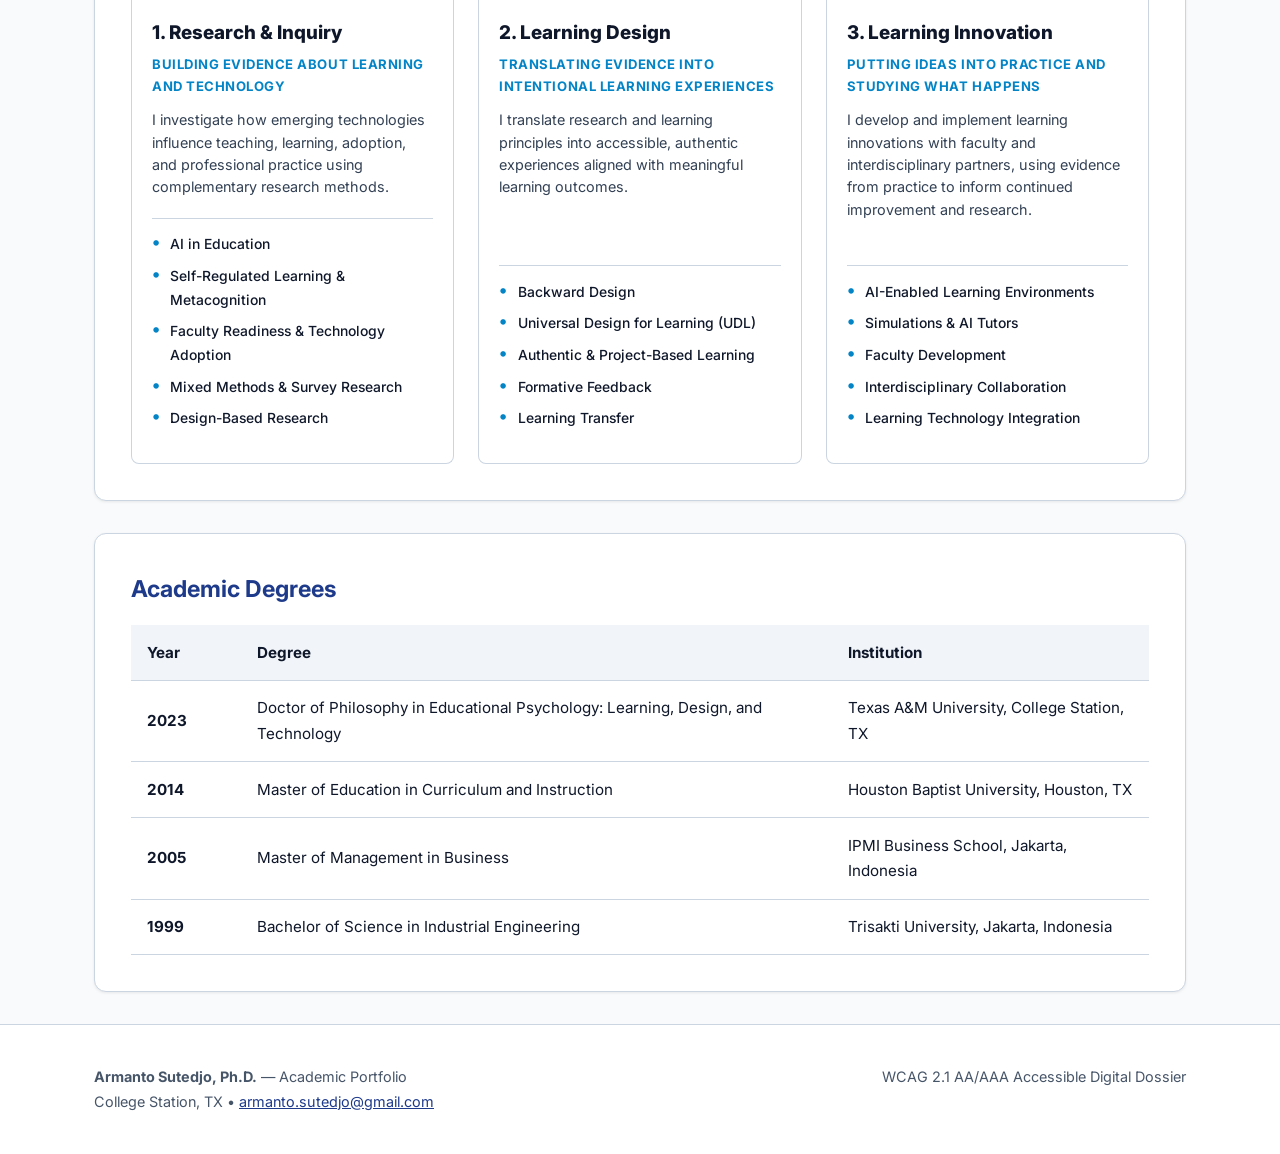
==== commit bb2d46d2: "Add files via upload" ====
--- a/index.html
+++ b/index.html
@@ -9,226 +9,6 @@
   <link rel="preconnect" href="https://fonts.gstatic.com" crossorigin>
   <link href="https://fonts.googleapis.com/css2?family=Atkinson+Hyperlegible:ital,wght@0,400;0,700;1,400&family=Inter:wght@400;500;600;700;800&family=Fira+Code:wght@500&display=swap" rel="stylesheet">
   <link rel="stylesheet" href="css/styles.css">
-  <style>
-    /* Strictly single-line social/scholarly buttons with mobile-adaptive scaling */
-    .profile-social-row {
-      display: flex;
-      flex-direction: row;
-      flex-wrap: nowrap;
-      justify-content: center;
-      align-items: center;
-      gap: 0.4rem;
-      width: 100%;
-      margin: 1.15rem 0 0.85rem;
-    }
-    .profile-social-btn {
-      flex: 1 1 0;
-      min-width: 0;
-      display: inline-flex;
-      align-items: center;
-      justify-content: center;
-      gap: 0.35rem;
-      padding: 0.42rem 0.35rem;
-      border-radius: 6px;
-      border: 1px solid var(--border-color);
-      background-color: var(--bg-card);
-      color: var(--text-main);
-      text-decoration: none;
-      font-size: 0.76rem;
-      font-weight: 600;
-      white-space: nowrap;
-      transition: all 0.2s ease;
-    }
-    .profile-social-btn:hover {
-      background-color: var(--bg-card-subtle);
-      border-color: var(--accent);
-      color: var(--primary);
-    }
-    .profile-social-btn svg {
-      width: 15px;
-      height: 15px;
-      flex-shrink: 0;
-    }
-    @media (max-width: 480px) {
-      .profile-social-btn {
-        padding: 0.35rem 0.2rem;
-        font-size: 0.7rem;
-        gap: 0.2rem;
-      }
-      .profile-social-btn svg {
-        width: 13px;
-        height: 13px;
-      }
-    }
-
-    /* Clean, Modern Nexus Diagram Styles */
-    .nexus-diagram-card {
-      background: var(--bg-canvas);
-      border: 1px solid var(--border-color);
-      border-radius: 10px;
-      padding: 1.75rem 1.25rem;
-      margin: 1.75rem 0 2rem;
-    }
-    .nexus-flow-container {
-      display: flex;
-      align-items: center;
-      justify-content: space-between;
-      gap: 0.75rem;
-      position: relative;
-    }
-    .nexus-stage-box {
-      flex: 1;
-      background: var(--bg-card);
-      border: 2px solid var(--border-color);
-      border-radius: 8px;
-      padding: 1.1rem 0.9rem;
-      text-align: center;
-      box-shadow: var(--shadow-sm);
-      transition: border-color 0.2s ease, transform 0.2s ease;
-    }
-    .nexus-stage-box:hover {
-      border-color: var(--primary);
-      transform: translateY(-2px);
-    }
-    .nexus-stage-box.active-stage {
-      border-color: var(--primary);
-      background: linear-gradient(180deg, var(--bg-card) 0%, var(--accent-bg) 100%);
-    }
-    .stage-number {
-      display: inline-block;
-      font-size: 0.7rem;
-      font-weight: 800;
-      letter-spacing: 0.08em;
-      text-transform: uppercase;
-      color: var(--accent);
-      margin-bottom: 0.2rem;
-    }
-    .nexus-stage-box h3 {
-      font-size: 1.02rem;
-      color: var(--text-main);
-      margin-bottom: 0.3rem;
-      font-weight: 700;
-    }
-    .nexus-stage-box p {
-      font-size: 0.8rem;
-      color: var(--text-muted);
-      line-height: 1.35;
-      margin: 0;
-    }
-    .nexus-arrow {
-      display: flex;
-      flex-direction: column;
-      align-items: center;
-      justify-content: center;
-      color: var(--primary);
-      flex-shrink: 0;
-    }
-    .nexus-arrow span {
-      font-size: 0.65rem;
-      font-weight: 700;
-      text-transform: uppercase;
-      letter-spacing: 0.05em;
-      color: var(--text-light);
-      margin-top: 0.2rem;
-    }
-    .nexus-feedback-loop {
-      margin-top: 1.25rem;
-      padding-top: 0.9rem;
-      border-top: 1px dashed var(--border-color);
-      display: flex;
-      align-items: center;
-      justify-content: center;
-      gap: 0.5rem;
-      font-size: 0.82rem;
-      color: var(--primary);
-      font-weight: 600;
-      text-align: center;
-    }
-
-    /* Three-column Nexus Detail Grid (Matching Publications padding) */
-    .nexus-three-columns {
-      display: grid;
-      grid-template-columns: repeat(3, minmax(0, 1fr));
-      gap: 1.5rem;
-      margin-top: 1.5rem;
-    }
-    .nexus-col-card {
-      background: var(--bg-card);
-      border: 1px solid var(--border-color);
-      border-top: 4px solid var(--primary);
-      border-radius: 8px;
-      padding: 1.5rem 1.25rem;
-      display: flex;
-      flex-direction: column;
-      height: 100%;
-    }
-    .nexus-col-card h3 {
-      font-size: 1.18rem;
-      color: var(--text-main);
-      margin-bottom: 0.25rem;
-      font-weight: 800;
-    }
-    .nexus-col-subtitle {
-      font-size: 0.82rem;
-      font-weight: 700;
-      color: var(--accent);
-      text-transform: uppercase;
-      letter-spacing: 0.04em;
-      margin-bottom: 0.75rem;
-    }
-    .nexus-col-desc {
-      font-size: 0.9rem;
-      color: var(--text-muted);
-      line-height: 1.55;
-      margin-bottom: 1.2rem;
-      flex-grow: 0;
-    }
-    .nexus-col-list {
-      list-style-type: none;
-      padding: 0;
-      margin: 0;
-      border-top: 1px solid var(--border-color);
-      padding-top: 0.9rem;
-      margin-top: auto;
-    }
-    .nexus-col-list li {
-      position: relative;
-      padding-left: 1.15rem;
-      font-size: 0.87rem;
-      color: var(--text-main);
-      margin-bottom: 0.5rem;
-      font-weight: 500;
-    }
-    .nexus-col-list li::before {
-      content: "•";
-      position: absolute;
-      left: 0;
-      color: var(--accent);
-      font-weight: bold;
-      font-size: 1.1rem;
-      line-height: 1;
-    }
-
-    /* Responsive adjustments */
-    @media (max-width: 900px) {
-      .nexus-three-columns {
-        grid-template-columns: 1fr;
-      }
-      .nexus-flow-container {
-        flex-direction: column;
-      }
-      .nexus-stage-box {
-        width: 100%;
-      }
-      .nexus-arrow {
-        transform: rotate(90deg);
-        margin: 0.35rem 0;
-      }
-      .nexus-arrow span {
-        display: none;
-      }
-    }
-  </style>
 </head>
 <body>
   <a href="#main-content" class="skip-link">Skip to main content</a>
@@ -245,7 +25,7 @@
     </div>
   </aside>
 
-  <!-- Primary Header Navigation (Nexus page tab removed) -->
+  <!-- Primary Header Navigation (Nexus page removed) -->
   <header class="site-header" role="banner">
     <div class="container nav-container">
       <a href="index.html" class="brand-link">
@@ -291,8 +71,6 @@
 
           <div style="display:flex; gap:0.85rem; flex-wrap:wrap; margin-top:1.75rem;">
             <a href="#nexus-section" class="btn btn-primary">Explore Research–Teaching Nexus ↓</a>
-            <a href="research.html" class="btn btn-secondary">View Research &amp; Grants</a>
-            <a href="publications.html" class="btn btn-secondary">View Publications</a>
           </div>
         </div>
 
@@ -311,6 +89,7 @@
             <a href="https://scholar.google.com/citations?hl=en&user=MFg1secAAAAJ" target="_blank" rel="noopener noreferrer" class="profile-social-btn" title="Google Scholar Profile">
               <svg viewBox="0 0 512 512" aria-hidden="true">
                 <path d="M256 411.12L0 202.48l256-202.48 256 202.48z" fill="#4285F4"/>
+                <path d="M256 411.12l256-202.48V496H0V202.48z" fill="#A4C639" opacity="0"/>
                 <path d="M256 214.24c-82.68 0-149.76 67.08-149.76 149.76 0 82.69 67.08 149.76 149.76 149.76s149.76-67.07 149.76-149.76c0-82.68-67.08-149.76-149.76-149.76z" fill="#7baaf7"/>
                 <path d="M256 0v214.24l256-11.76z" fill="#3367d6"/>
               </svg>
@@ -344,43 +123,7 @@
         </aside>
       </div>
 
-      <!-- Academic Preparation -->
-      <section class="card" aria-labelledby="edu-heading">
-        <h2 id="edu-heading" style="font-size:1.45rem; color:var(--primary); margin-bottom:1rem;">Academic Preparation</h2>
-        <div class="table-responsive">
-          <table class="data-table" aria-label="Academic Degrees">
-            <thead>
-              <tr>
-                <th scope="col" style="width:110px;">Year</th>
-                <th scope="col">Degree</th>
-                <th scope="col">Institution</th>
-              </tr>
-            </thead>
-            <tbody id="education-list">
-              <tr>
-                <td><strong>2023</strong></td>
-                <td>Doctor of Philosophy in Educational Psychology: Learning, Design, and Technology</td>
-                <td>Texas A&amp;M University, College Station, TX</td>
-              </tr>
-              <tr>
-                <td><strong>2014</strong></td>
-                <td>Master of Education in Curriculum and Instruction</td>
-                <td>Houston Baptist University, Houston, TX</td>
-              </tr>
-              <tr>
-                <td><strong>2005</strong></td>
-                <td>Master of Management in Business</td>
-                <td>IPMI Business School, Jakarta, Indonesia</td>
-              </tr>
-              <tr>
-                <td><strong>1999</strong></td>
-                <td>Bachelor of Science in Industrial Engineering</td>
-                <td>Trisakti University, Jakarta, Indonesia</td>
-              </tr>
-            </tbody>
-          </table>
-        </div>
-      </section>
+      
     </section>
 
     <!-- SECTION 2: RESEARCH TEACHING NEXUS -->
@@ -497,6 +240,44 @@
       </div>
     </section>
 
+      <!-- Academic Degrees -->
+      <section class="card" aria-labelledby="edu-heading">
+        <h2 id="edu-heading" style="font-size:1.45rem; color:var(--primary); margin-bottom:1rem;">Academic Degrees</h2>
+        <div class="table-responsive">
+          <table class="data-table" aria-label="Academic Degrees">
+            <thead>
+              <tr>
+                <th scope="col" style="width:110px;">Year</th>
+                <th scope="col">Degree</th>
+                <th scope="col">Institution</th>
+              </tr>
+            </thead>
+            <tbody id="education-list">
+              <tr>
+                <td><strong>2023</strong></td>
+                <td>Doctor of Philosophy in Educational Psychology: Learning, Design, and Technology</td>
+                <td>Texas A&amp;M University, College Station, TX</td>
+              </tr>
+              <tr>
+                <td><strong>2014</strong></td>
+                <td>Master of Education in Curriculum and Instruction</td>
+                <td>Houston Baptist University, Houston, TX</td>
+              </tr>
+              <tr>
+                <td><strong>2005</strong></td>
+                <td>Master of Management in Business</td>
+                <td>IPMI Business School, Jakarta, Indonesia</td>
+              </tr>
+              <tr>
+                <td><strong>1999</strong></td>
+                <td>Bachelor of Science in Industrial Engineering</td>
+                <td>Trisakti University, Jakarta, Indonesia</td>
+              </tr>
+            </tbody>
+          </table>
+        </div>
+      </section>
+
   </main>
 
   <footer role="contentinfo">
--- a/css/styles.css
+++ b/css/styles.css
@@ -548,21 +548,16 @@
 }
 
 
-/* Workshops 5-Column Tablist Grid */
+/* Workshops 4-Column Tablist Grid */
 #workshop-tablist {
-  grid-template-columns: repeat(5, minmax(0, 1fr)) !important;
-}
-@media (max-width: 1024px) {
-  #workshop-tablist {
-    grid-template-columns: repeat(3, minmax(0, 1fr)) !important;
-  }
-}
-@media (max-width: 600px) {
+  grid-template-columns: repeat(4, minmax(0, 1fr)) !important;
+}
+@media (max-width: 900px) {
   #workshop-tablist {
     grid-template-columns: repeat(2, minmax(0, 1fr)) !important;
   }
 }
-@media (max-width: 400px) {
+@media (max-width: 520px) {
   #workshop-tablist {
     grid-template-columns: 1fr !important;
   }
@@ -578,3 +573,222 @@
     grid-template-columns: 1fr !important;
   }
 }
+
+
+/* Profile single-line buttons */
+.profile-social-row {
+  display: flex;
+  flex-direction: row;
+  flex-wrap: nowrap;
+  justify-content: center;
+  align-items: center;
+  gap: 0.4rem;
+  width: 100%;
+  margin: 1.15rem 0 0.85rem;
+}
+.profile-social-btn {
+  flex: 1 1 0;
+  min-width: 0;
+  display: inline-flex;
+  align-items: center;
+  justify-content: center;
+  gap: 0.35rem;
+  padding: 0.42rem 0.35rem;
+  border-radius: 6px;
+  border: 1px solid var(--border-color);
+  background-color: var(--bg-card);
+  color: var(--text-main);
+  text-decoration: none;
+  font-size: 0.76rem;
+  font-weight: 600;
+  white-space: nowrap;
+  transition: all 0.2s ease;
+}
+.profile-social-btn:hover {
+  background-color: var(--bg-card-subtle);
+  border-color: var(--accent);
+  color: var(--primary);
+}
+.profile-social-btn svg {
+  width: 15px;
+  height: 15px;
+  flex-shrink: 0;
+}
+@media (max-width: 480px) {
+  .profile-social-btn {
+    padding: 0.35rem 0.2rem;
+    font-size: 0.7rem;
+    gap: 0.2rem;
+  }
+  .profile-social-btn svg {
+    width: 13px;
+    height: 13px;
+  }
+}
+
+/* Modern Nexus Diagram */
+.nexus-diagram-card {
+  background: var(--bg-canvas);
+  border: 1px solid var(--border-color);
+  border-radius: 10px;
+  padding: 1.75rem 1.25rem;
+  margin: 1.75rem 0 2rem;
+}
+.nexus-flow-container {
+  display: flex;
+  align-items: center;
+  justify-content: space-between;
+  gap: 0.75rem;
+  position: relative;
+}
+.nexus-stage-box {
+  flex: 1;
+  background: var(--bg-card);
+  border: 2px solid var(--border-color);
+  border-radius: 8px;
+  padding: 1.1rem 0.9rem;
+  text-align: center;
+  box-shadow: var(--shadow-sm);
+  transition: border-color 0.2s ease, transform 0.2s ease;
+}
+.nexus-stage-box:hover {
+  border-color: var(--primary);
+  transform: translateY(-2px);
+}
+.nexus-stage-box.active-stage {
+  border-color: var(--primary);
+  background: linear-gradient(180deg, var(--bg-card) 0%, var(--accent-bg) 100%);
+}
+.stage-number {
+  display: inline-block;
+  font-size: 0.7rem;
+  font-weight: 800;
+  letter-spacing: 0.08em;
+  text-transform: uppercase;
+  color: var(--accent);
+  margin-bottom: 0.2rem;
+}
+.nexus-stage-box h3 {
+  font-size: 1.02rem;
+  color: var(--text-main);
+  margin-bottom: 0.3rem;
+  font-weight: 700;
+}
+.nexus-stage-box p {
+  font-size: 0.8rem;
+  color: var(--text-muted);
+  line-height: 1.35;
+  margin: 0;
+}
+.nexus-arrow {
+  display: flex;
+  flex-direction: column;
+  align-items: center;
+  justify-content: center;
+  color: var(--primary);
+  flex-shrink: 0;
+}
+.nexus-arrow span {
+  font-size: 0.65rem;
+  font-weight: 700;
+  text-transform: uppercase;
+  letter-spacing: 0.05em;
+  color: var(--text-light);
+  margin-top: 0.2rem;
+}
+.nexus-feedback-loop {
+  margin-top: 1.25rem;
+  padding-top: 0.9rem;
+  border-top: 1px dashed var(--border-color);
+  display: flex;
+  align-items: center;
+  justify-content: center;
+  gap: 0.5rem;
+  font-size: 0.82rem;
+  color: var(--primary);
+  font-weight: 600;
+  text-align: center;
+}
+
+/* Three-column Nexus Detail Grid */
+.nexus-three-columns {
+  display: grid;
+  grid-template-columns: repeat(3, minmax(0, 1fr));
+  gap: 1.5rem;
+  margin-top: 1.5rem;
+}
+.nexus-col-card {
+  background: var(--bg-card);
+  border: 1px solid var(--border-color);
+  border-top: 4px solid var(--primary);
+  border-radius: 8px;
+  padding: 1.5rem 1.25rem;
+  display: flex;
+  flex-direction: column;
+  height: 100%;
+}
+.nexus-col-card h3 {
+  font-size: 1.18rem;
+  color: var(--text-main);
+  margin-bottom: 0.25rem;
+  font-weight: 800;
+}
+.nexus-col-subtitle {
+  font-size: 0.82rem;
+  font-weight: 700;
+  color: var(--accent);
+  text-transform: uppercase;
+  letter-spacing: 0.04em;
+  margin-bottom: 0.75rem;
+}
+.nexus-col-desc {
+  font-size: 0.9rem;
+  color: var(--text-muted);
+  line-height: 1.55;
+  margin-bottom: 1.2rem;
+  flex-grow: 0;
+}
+.nexus-col-list {
+  list-style-type: none;
+  padding: 0;
+  margin: 0;
+  border-top: 1px solid var(--border-color);
+  padding-top: 0.9rem;
+  margin-top: auto;
+}
+.nexus-col-list li {
+  position: relative;
+  padding-left: 1.15rem;
+  font-size: 0.87rem;
+  color: var(--text-main);
+  margin-bottom: 0.5rem;
+  font-weight: 500;
+}
+.nexus-col-list li::before {
+  content: "•";
+  position: absolute;
+  left: 0;
+  color: var(--accent);
+  font-weight: bold;
+  font-size: 1.1rem;
+  line-height: 1;
+}
+
+@media (max-width: 900px) {
+  .nexus-three-columns {
+    grid-template-columns: 1fr;
+  }
+  .nexus-flow-container {
+    flex-direction: column;
+  }
+  .nexus-stage-box {
+    width: 100%;
+  }
+  .nexus-arrow {
+    transform: rotate(90deg);
+    margin: 0.35rem 0;
+  }
+  .nexus-arrow span {
+    display: none;
+  }
+}
